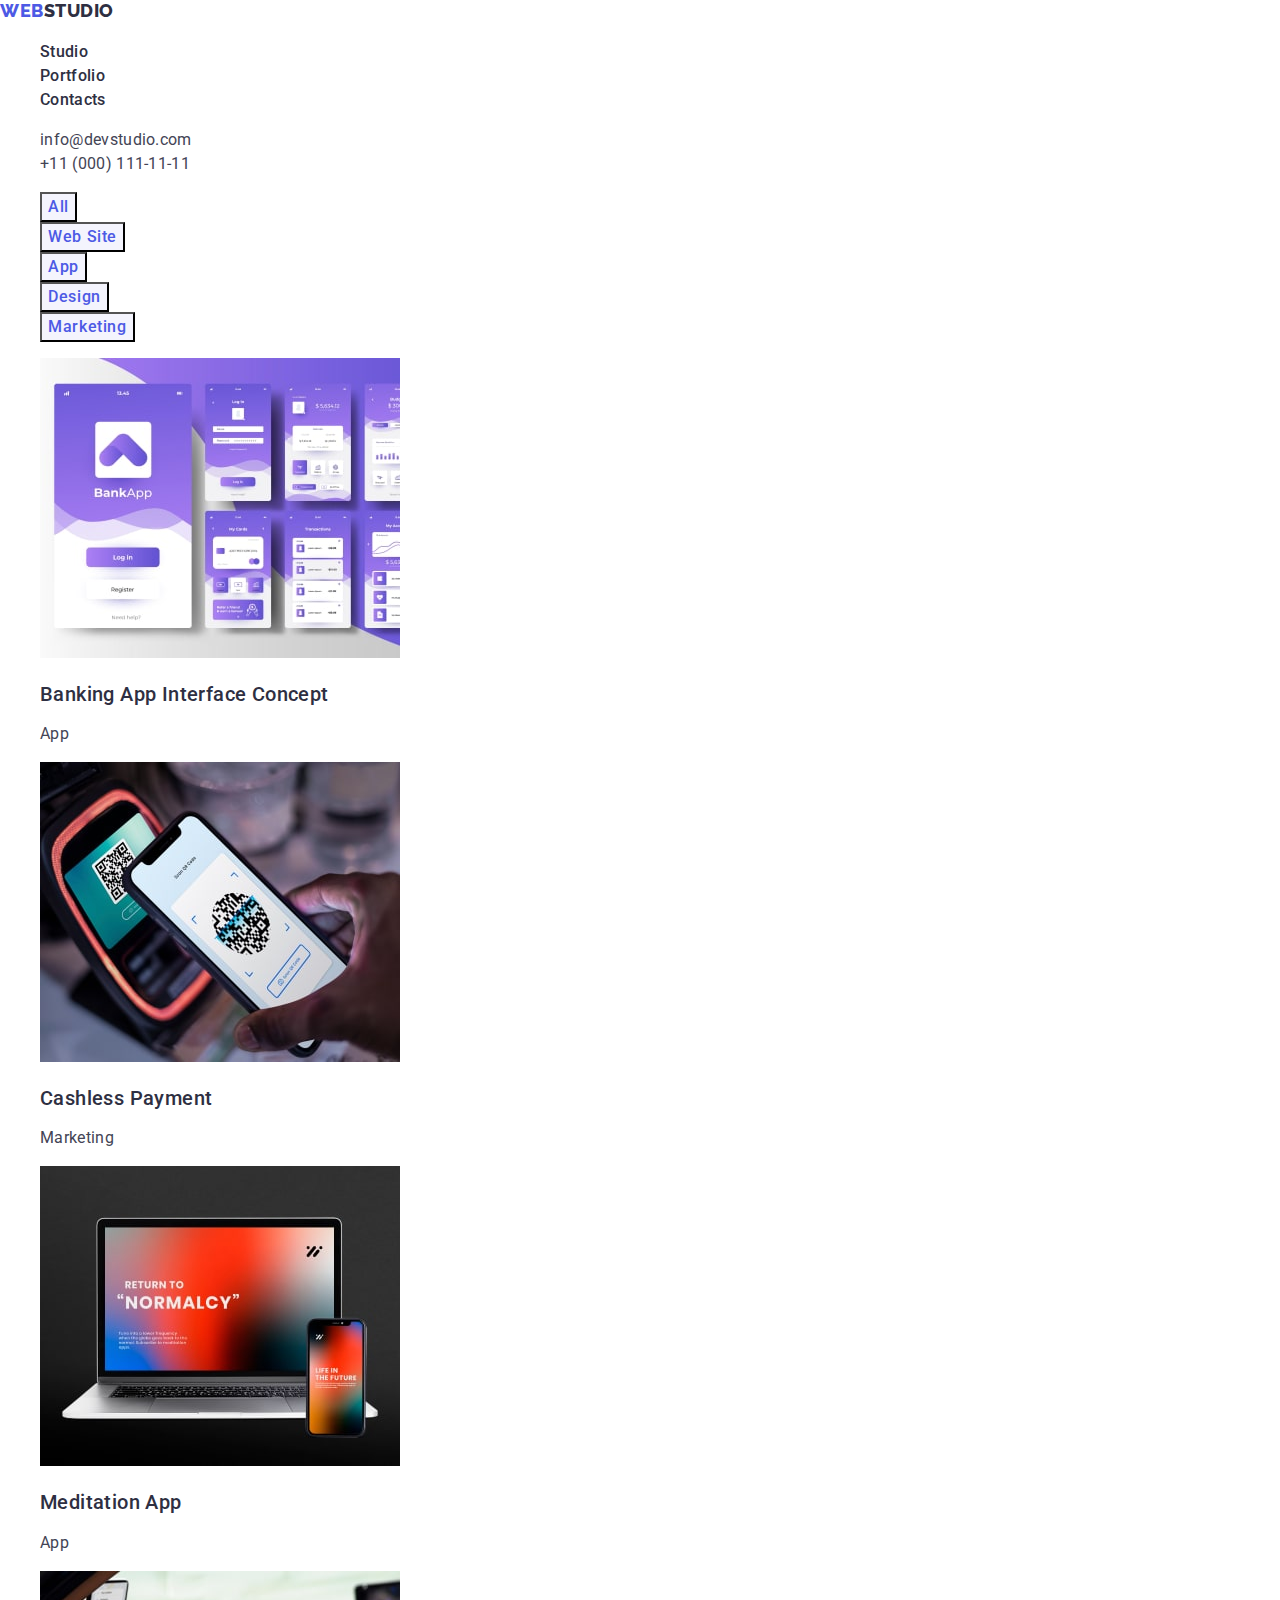
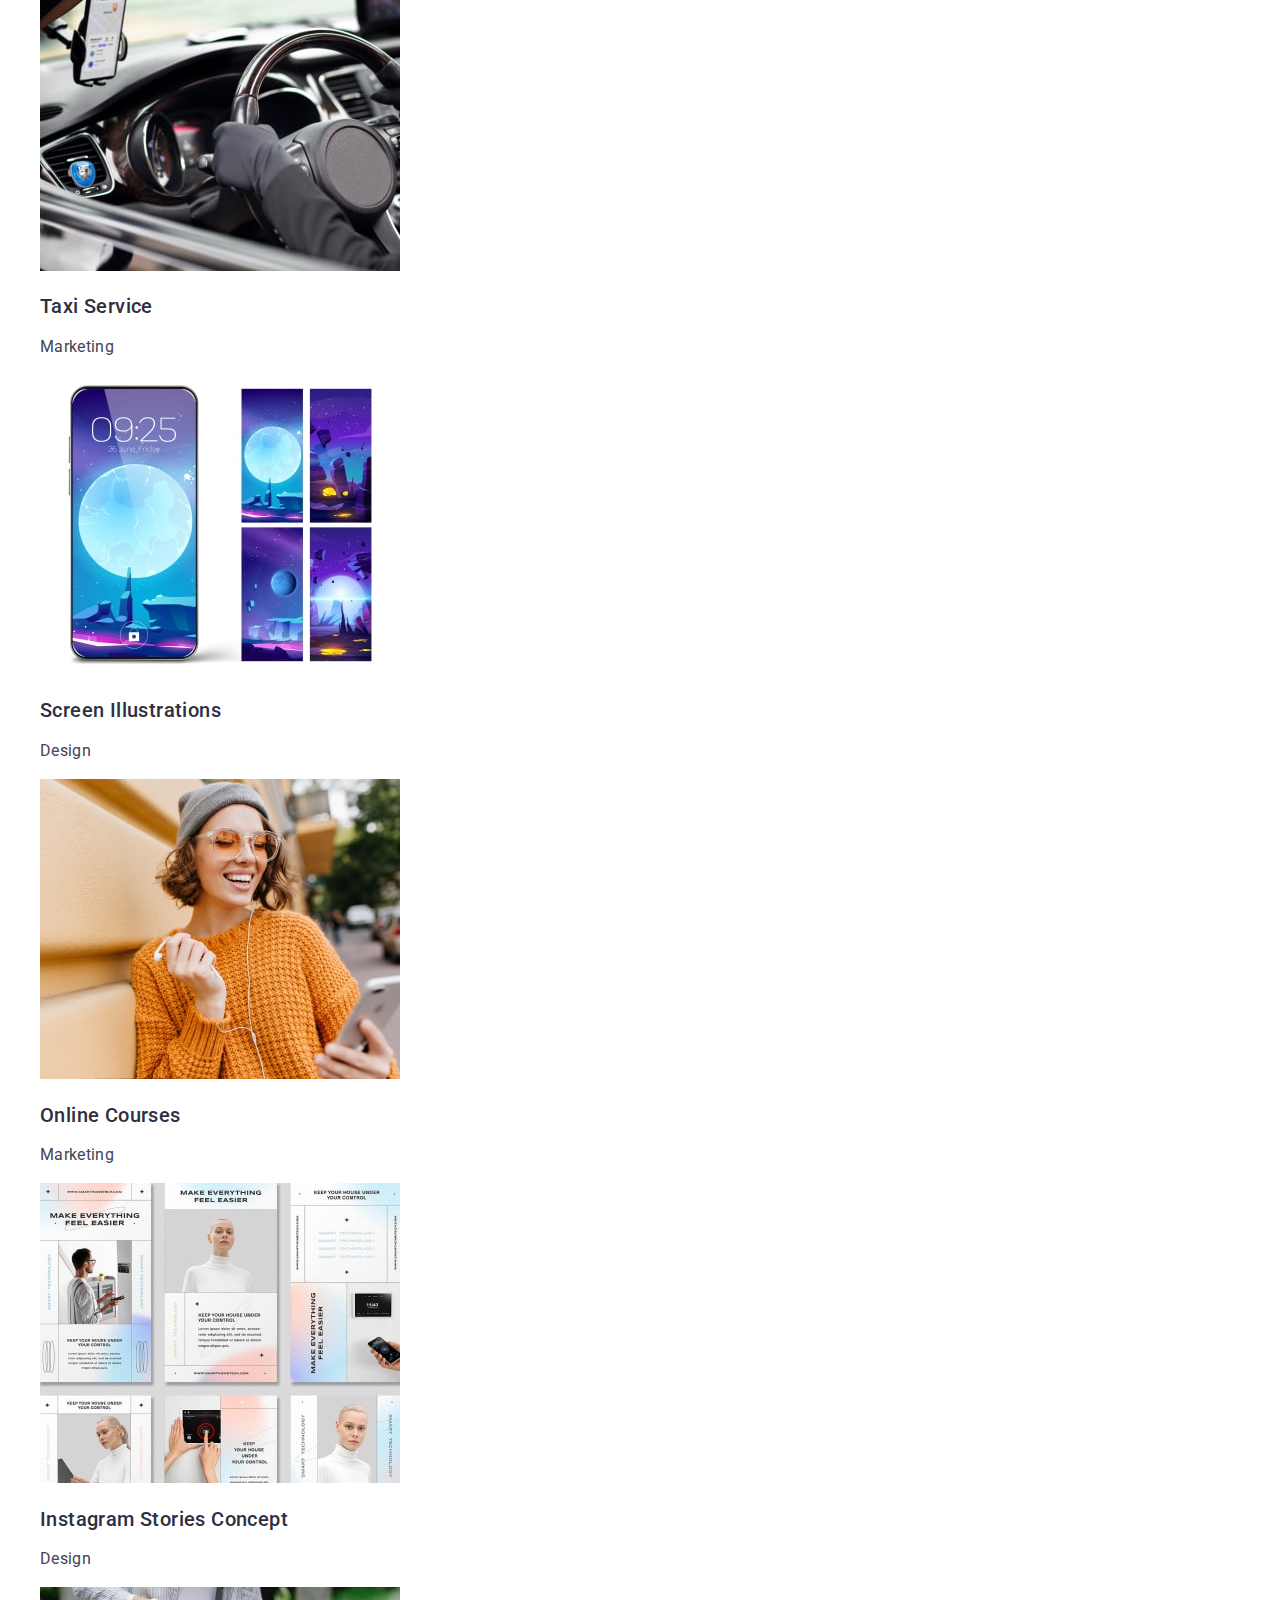
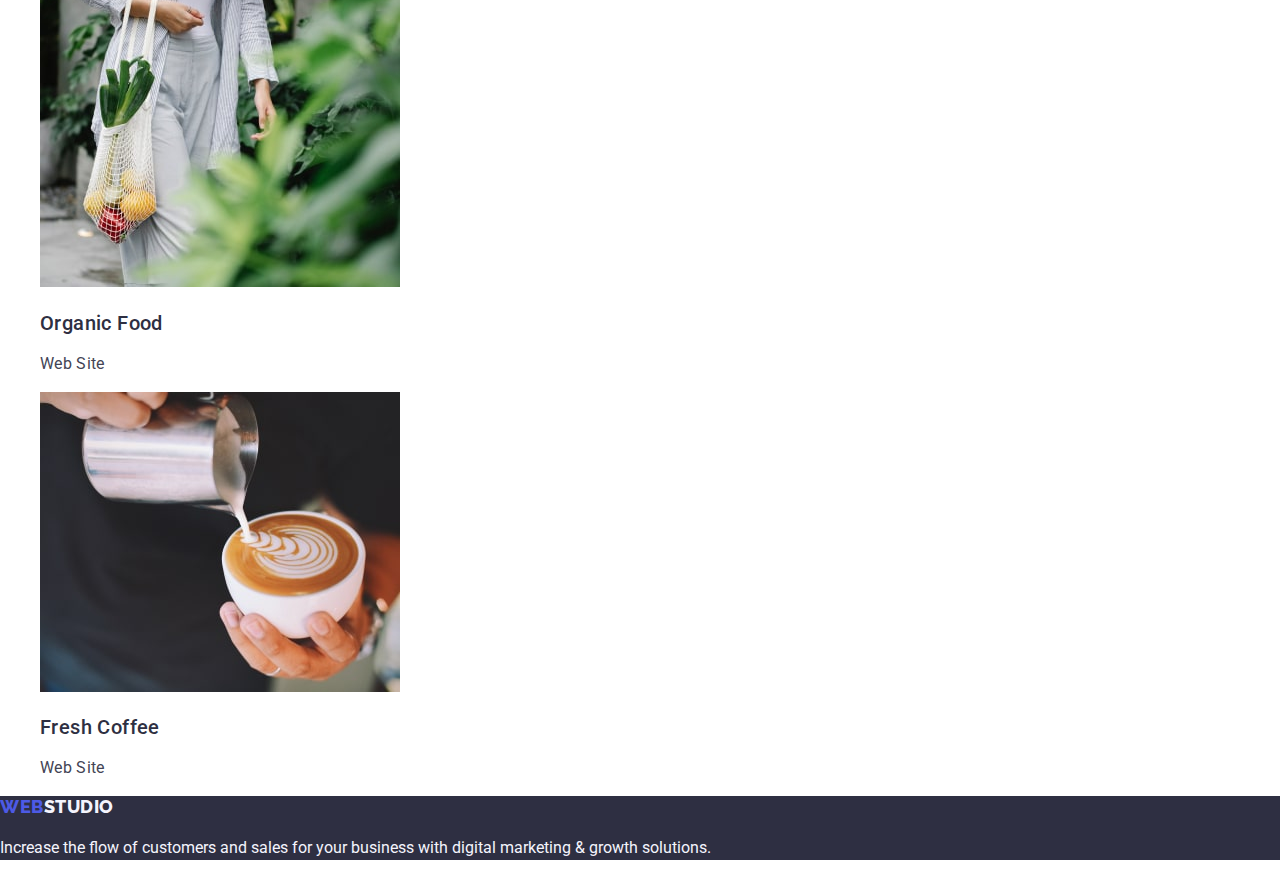
==== portfolio.html @ 108c95d2 "приєднує modern normalize" ====
<!DOCTYPE html>
<html lang="en">
  <head>
    <meta charset="UTF-8" />
    <meta http-equiv="X-UA-Compatible" content="IE=edge" />
    <meta name="viewport" content="width=device-width, initial-scale=1.0" />
    <title>Portfolio</title>
    <link rel="preconnect" href="https://fonts.googleapis.com" />
    <link rel="preconnect" href="https://fonts.gstatic.com" crossorigin />
    <link
      href="https://fonts.googleapis.com/css2?family=Raleway:wght@800&family=Roboto:wght@400;500;700&display=swap"
      rel="stylesheet"
    />
    <link
      rel="stylesheet"
      href="https://cdnjs.cloudflare.com/ajax/libs/modern-normalize/1.1.0/modern-normalize.min.css"
    />
    <link rel="stylesheet" href="./css/styles.css" />
  </head>
  <body>
    <header>
      <nav>
        <a href="./index.html" class="logo-nav logo-nav-common link"
          >Web<span class="logo-dark">Studio</span></a
        >
        <ul class="nav-menu list">
          <li>
            <a href="./index.html" class="menu-item link">Studio</a>
          </li>
          <li>
            <a href="./portfolio.html" class="menu-item link">Portfolio</a>
          </li>
          <li>
            <a href="" class="menu-item link">Contacts</a>
          </li>
        </ul>
      </nav>
      <address class="contacts-menu">
        <ul class="list">
          <li>
            <a href="mailto:info@devstudio.com" class="contact-item link"
              >info@devstudio.com</a
            >
          </li>
          <li>
            <a href="tel:+110001111111" class="contact-item link"
              >+11 (000) 111-11-11</a
            >
          </li>
        </ul>
      </address>
    </header>
    <main>
      <section>
        <h1 hidden>Our offers</h1>
        <ul class="list">
          <li>
            <button type="button" class="button secondary-button">All</button>
          </li>
          <li>
            <button type="button" class="button secondary-button">
              Web Site
            </button>
          </li>
          <li>
            <button type="button" class="button secondary-button">App</button>
          </li>
          <li>
            <button type="button" class="button secondary-button">
              Design
            </button>
          </li>
          <li>
            <button type="button" class="button secondary-button">
              Marketing
            </button>
          </li>
        </ul>
        <ul class="list">
          <li>
            <a href="" class="link">
              <img
                src="./images/portfolio-1.jpg"
                alt="Banking app"
                width="360"
                height="300"
              />
              <h2 class="item-title item-title-link">
                Banking App Interface Concept
              </h2>
              <p class="item-description item-description-link">App</p>
            </a>
          </li>
          <li>
            <a href="" class="link">
              <img
                src="./images/portfolio-2.jpg"
                alt="Phone Payment"
                width="360"
                height="300"
              />
              <h2 class="item-title item-title-link">Cashless Payment</h2>
              <p class="item-description item-description-link">Marketing</p>
            </a>
          </li>
          <li>
            <a href="" class="link">
              <img
                src="./images/portfolio-3.jpg"
                alt="Laptop"
                width="360"
                height="300"
              />
              <h2 class="item-title item-title-link">Meditation App</h2>
              <p class="item-description item-description-link">App</p>
            </a>
          </li>
          <li>
            <a href="" class="link">
              <img
                src="./images/portfolio-4.jpg"
                alt="A car"
                width="360"
                height="300"
              />
              <h2 class="item-title item-title-link">Taxi Service</h2>
              <p class="item-description item-description-link">Marketing</p>
            </a>
          </li>
          <li>
            <a href="" class="link">
              <img
                src="./images/portfolio-5.jpg"
                alt="Screen Illustrations"
                width="360"
                height="300"
              />
              <h2 class="item-title item-title-link">Screen Illustrations</h2>
              <p class="item-description item-description-link">Design</p>
            </a>
          </li>
          <li>
            <a href="" class="link">
              <img
                src="./images/portfolio-6.jpg"
                alt="Learning girl"
                width="360"
                height="300"
              />
              <h2 class="item-title item-title-link">Online Courses</h2>
              <p class="item-description item-description-link">Marketing</p>
            </a>
          </li>
          <li>
            <a href="" class="link">
              <img
                src="./images/portfolio-7.jpg"
                alt="Instagram Stories"
                width="360"
                height="300"
              />
              <h2 class="item-title item-title-link">
                Instagram Stories Concept
              </h2>
              <p class="item-description item-description-link">Design</p>
            </a>
          </li>
          <li>
            <a href="" class="link">
              <img
                src="./images/portfolio-8.jpg"
                alt="Food"
                width="360"
                height="300"
              />
              <h2 class="item-title item-title-link">Organic Food</h2>
              <p class="item-description item-description-link">Web Site</p>
            </a>
          </li>
          <li>
            <a href="" class="link">
              <img
                src="./images/portfolio-9.jpg"
                alt="A cup of coffe"
                width="360"
                height="300"
              />
              <h2 class="item-title item-title-link">Fresh Coffee</h2>
              <p class="item-description item-description-link">Web Site</p>
            </a>
          </li>
        </ul>
      </section>
    </main>
    <footer class="footer">
      <a href="./index.html" class="logo-nav logo-nav-common link"
        >Web<span class="logo-light">Studio</span></a
      >
      <p class="footer-text">
        Increase the flow of customers and sales for your business with digital
        marketing & growth solutions.
      </p>
    </footer>
  </body>
</html>
---- css/styles.css ----
:root {
  --primary-brand-color: #4d5ae5;
  --hover-color: #404bbf;
  --primary-text-color: #434455;
  --headings-text-color: #2e2f42;
  --white-text-color: #ffffff;
  --light-text-color: #f4f4fd;
  --accent-color: #e7e9fc;
}

body {
  font-family: 'Roboto', sans-serif;
  font-weight: 400;
  font-size: 16px;
  line-height: 1.5;

  background-color: var(--white-text-color);
  color: var(--primary-text-color);
}

/* Links reset */

.link {
  text-decoration: none;
}

/* Lists reset */

.list {
  list-style: none;
}

/* Logo */

.logo-nav {
  font-family: 'Raleway', sans-serif;
  font-weight: 800;
  font-size: 18px;
  line-height: 1.17;
  letter-spacing: 0.03em;
  text-transform: uppercase;
}

.logo-nav-common {
  color: var(--primary-brand-color);
}

.logo-dark {
  color: var(--headings-text-color);
}

.logo-light {
  color: var(--light-text-color);
}

/* Navigation menu */

.menu-item {
  font-weight: 500;
  letter-spacing: 0.02em;
  color: var(--headings-text-color);
}

.menu-item:hover,
.menu-item:focus,
.contact-item:hover,
.contact-item:focus {
  color: var(--hover-color);
}

/* Contacts menu */

.contacts-menu {
  font-style: normal;
}

.contact-item {
  letter-spacing: 0.02em;
  color: var(--primary-text-color);
}

/* Hero */
.hero {
  background-color: var(--headings-text-color);
}
.hero-title {
  font-weight: 700;
  font-size: 56px;
  line-height: 1.07;
  text-align: center;
  letter-spacing: 0.02em;
  color: var(--white-text-color);
}

.button {
  font-family: 'Roboto', sans-serif;
  font-style: normal;
  font-weight: 500;
  font-size: 16px;
  line-height: 1.5;
  letter-spacing: 0.04em;
  cursor: pointer;
}

.primary-button {
  color: var(--white-text-color);
  background-color: var(--primary-brand-color);
}

.secondary-button {
  color: var(--primary-brand-color);
  background-color: var(--light-text-color);
}

.primary-button:hover,
.primary-button:focus,
.secondary-button:hover,
.secondary-button:focus {
  color: var(--white-text-color);
  background-color: var(--hover-color);
}

/* Section 1 */
.item-title {
  font-weight: 500;
  font-size: 20px;
  line-height: 1.2;
  letter-spacing: 0.02em;

  color: var(--headings-text-color);
}

.item-description {
  letter-spacing: 0.02em;
}

/* Section 2 */

.section-title {
  font-weight: 700;
  font-size: 36px;
  line-height: 1.11;
  text-align: center;
  letter-spacing: 0.02em;
  text-transform: capitalize;

  color: var(--headings-text-color);
}

/* Section 3 */

.team-members-cards {
  background-color: var(--light-text-color);
}

.team-member-card {
  background-color: var(--white-text-color);
}

/* Footer */

.footer {
  background-color: var(--headings-text-color);
}

.footer-text {
  color: var(--light-text-color);
}

/* Portfolio */

.item-title-link {
  color: var(--headings-text-color);
}

.item-description-link {
  color: var(--primary-text-color);
}
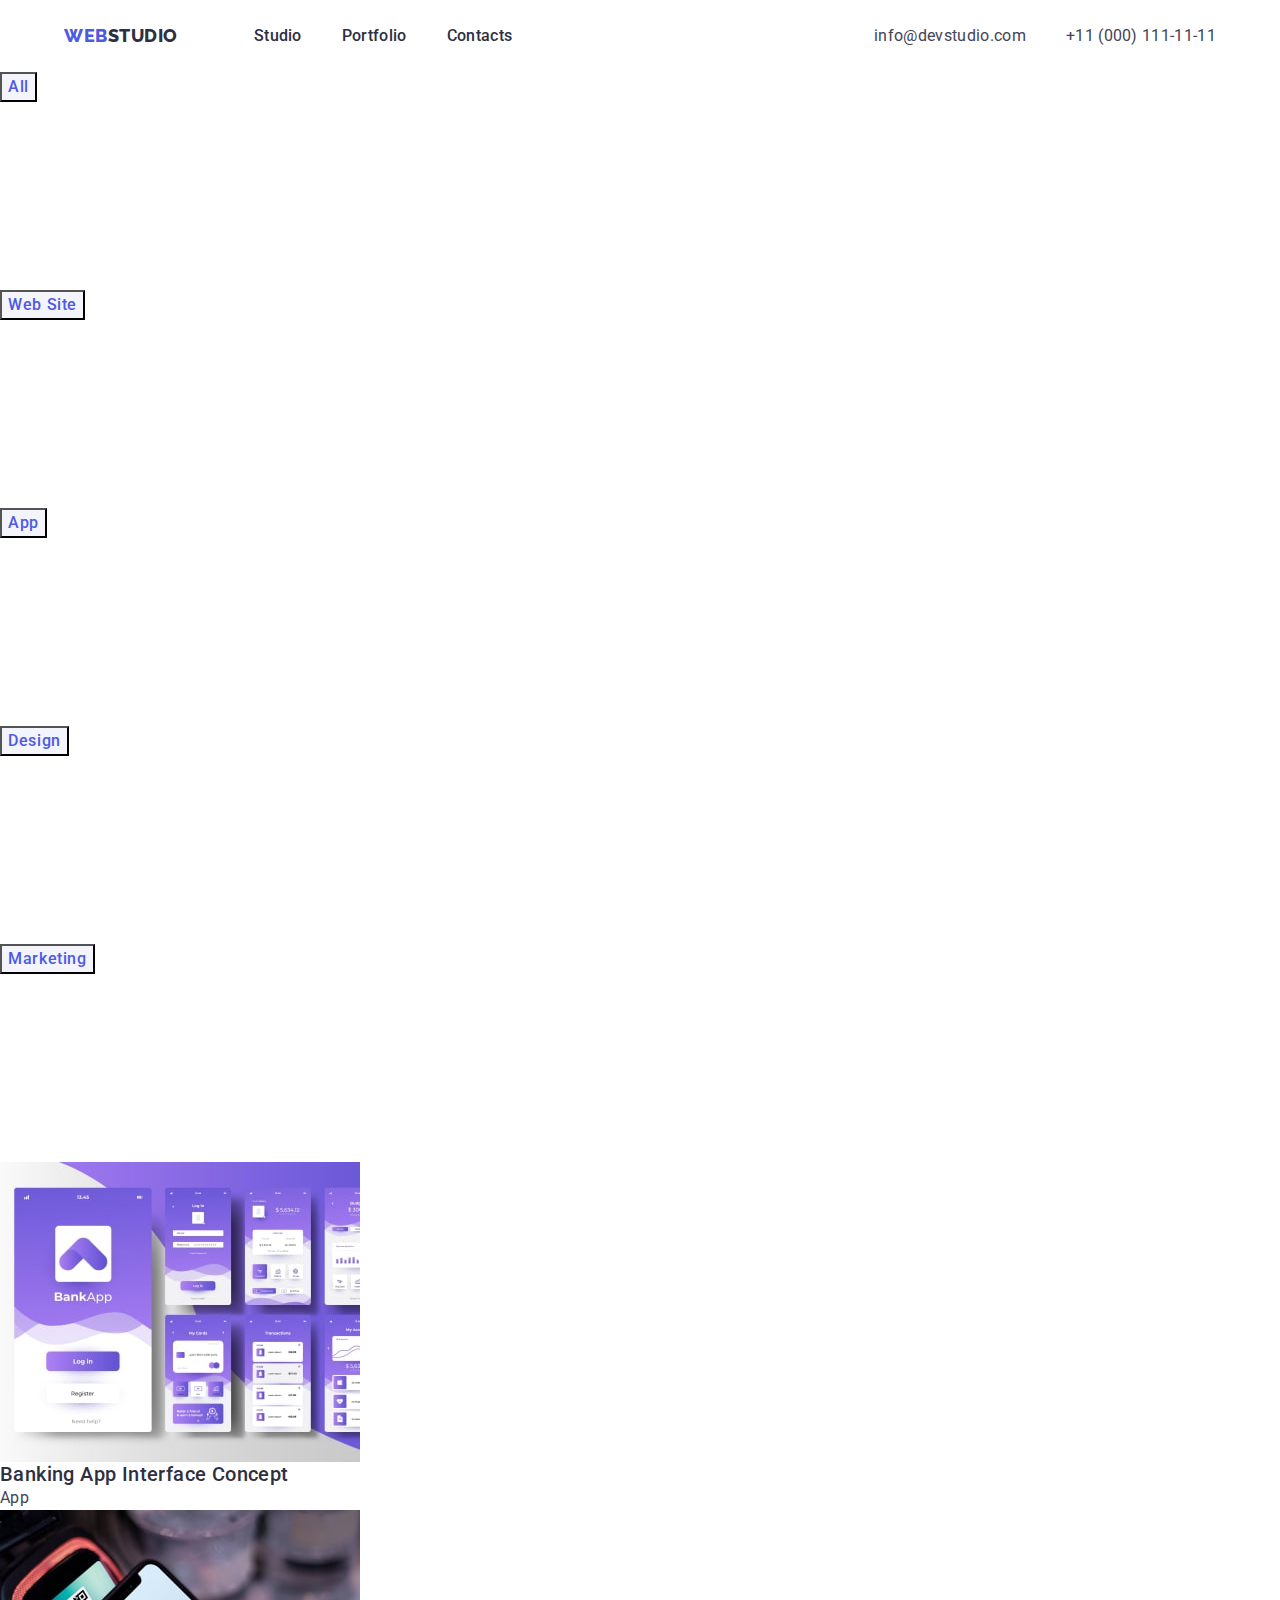
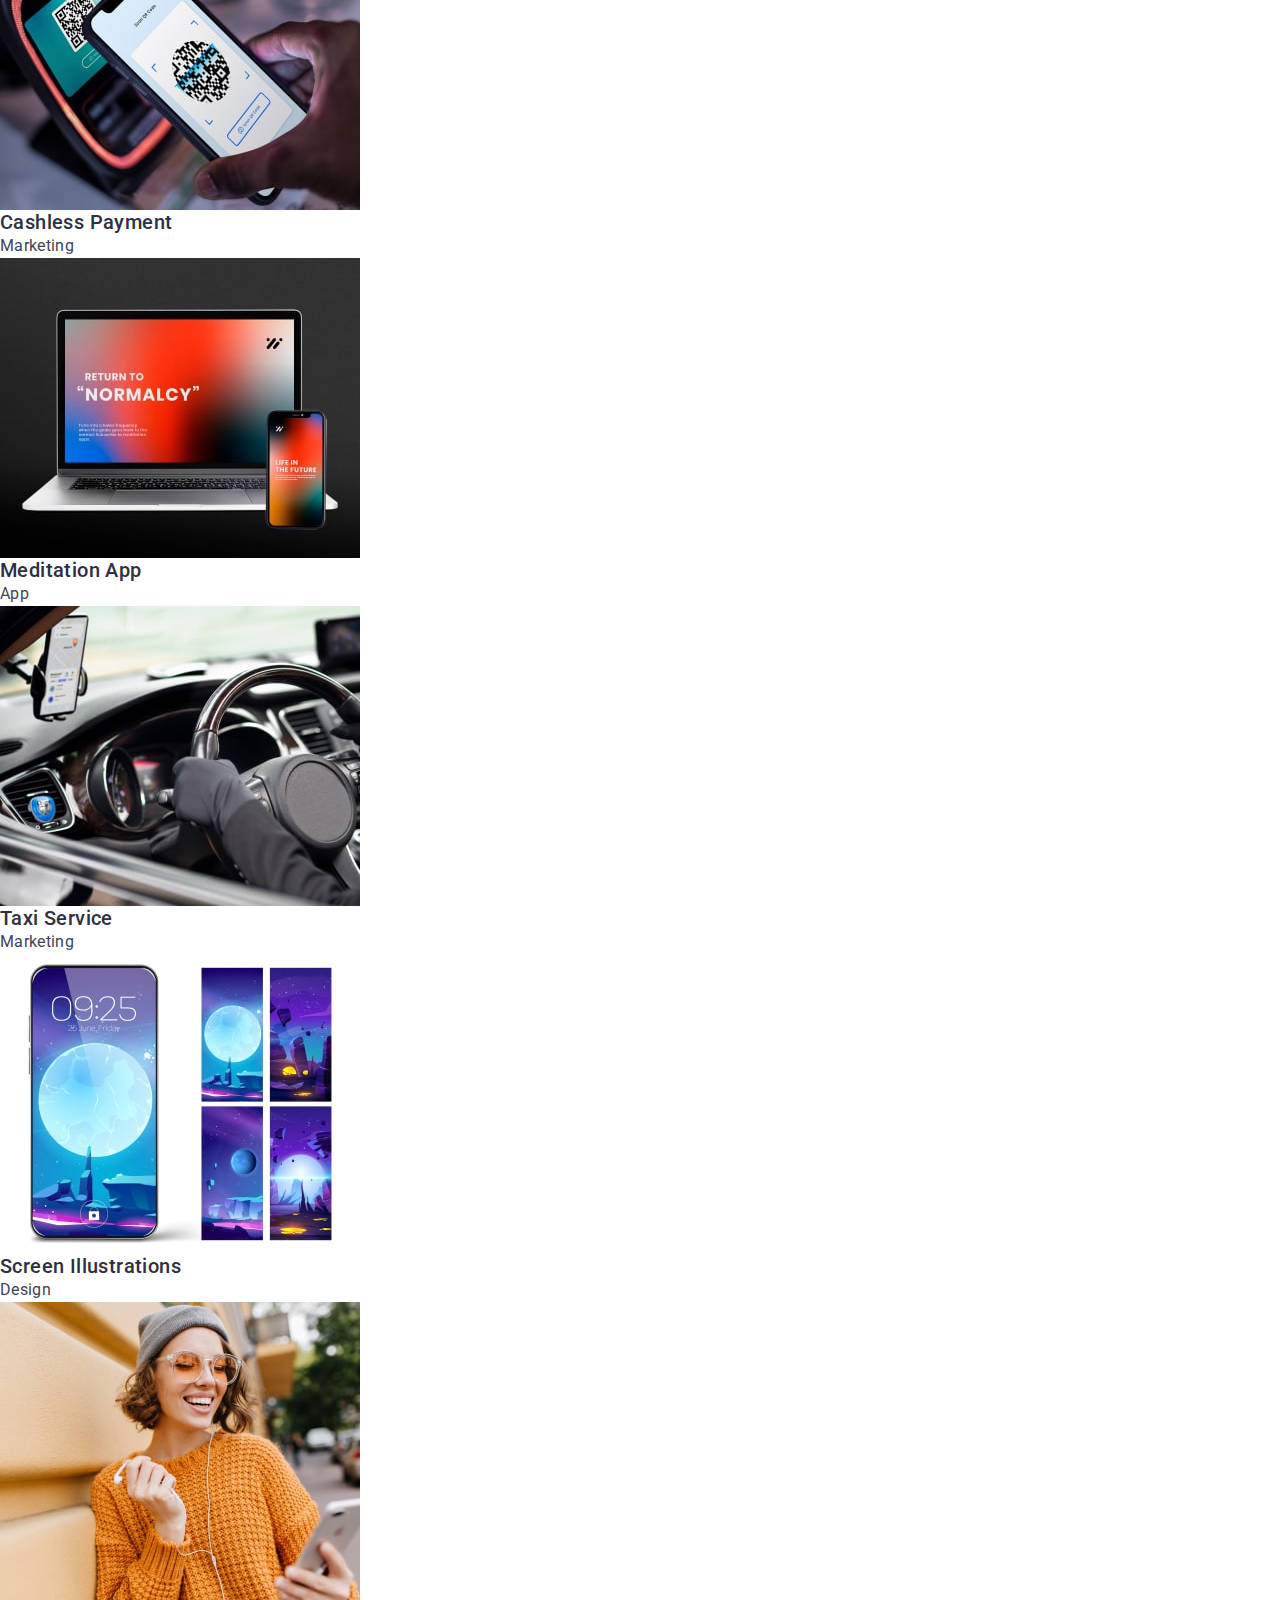
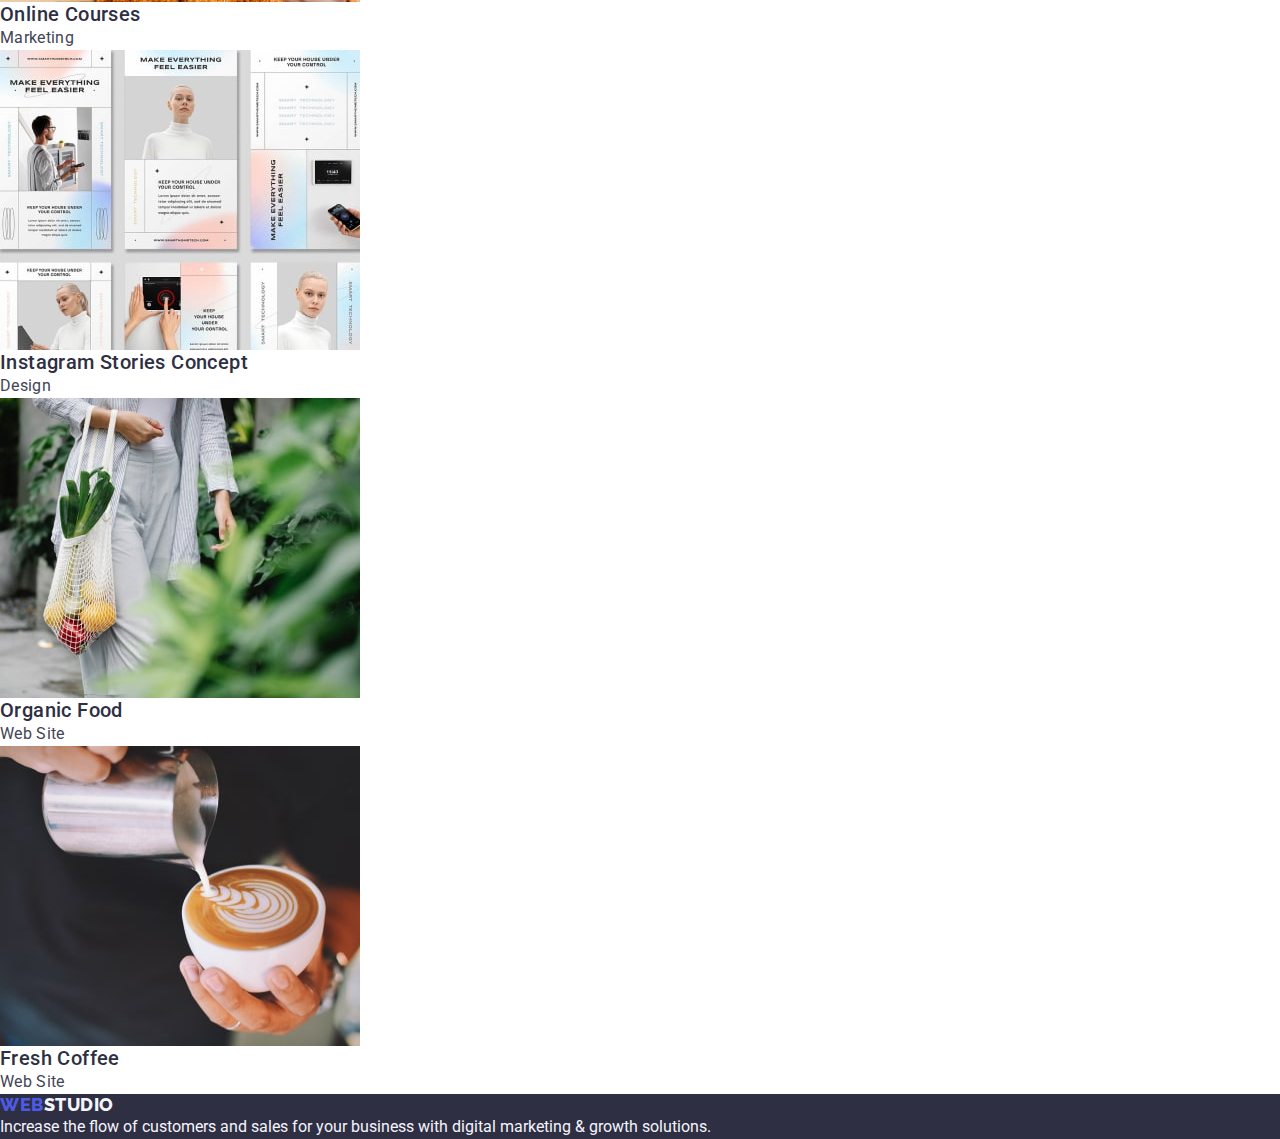
==== commit b730ca8f: "додає флекс-бокси до хедера і 1 секції" ====
--- a/portfolio.html
+++ b/portfolio.html
@@ -19,36 +19,38 @@
   </head>
   <body>
     <header>
-      <nav>
-        <a href="./index.html" class="logo-nav logo-nav-common link"
-          >Web<span class="logo-dark">Studio</span></a
-        >
-        <ul class="nav-menu list">
-          <li>
-            <a href="./index.html" class="menu-item link">Studio</a>
-          </li>
-          <li>
-            <a href="./portfolio.html" class="menu-item link">Portfolio</a>
-          </li>
-          <li>
-            <a href="" class="menu-item link">Contacts</a>
-          </li>
-        </ul>
-      </nav>
-      <address class="contacts-menu">
-        <ul class="list">
-          <li>
-            <a href="mailto:info@devstudio.com" class="contact-item link"
-              >info@devstudio.com</a
-            >
-          </li>
-          <li>
-            <a href="tel:+110001111111" class="contact-item link"
-              >+11 (000) 111-11-11</a
-            >
-          </li>
-        </ul>
-      </address>
+      <div class="container header-nav">
+        <nav class="navigations">
+          <a href="./index.html" class="logo-nav logo-nav-common link"
+            >Web<span class="logo-dark">Studio</span></a
+          >
+          <ul class="list menu-list">
+            <li class="nav-list">
+              <a href="./index.html" class="menu-item link">Studio</a>
+            </li>
+            <li class="nav-list">
+              <a href="./portfolio.html" class="menu-item link">Portfolio</a>
+            </li>
+            <li class="nav-list">
+              <a href="" class="menu-item link">Contacts</a>
+            </li>
+          </ul>
+        </nav>
+        <address class="contacts-menu">
+          <ul class="list contacts-list">
+            <li class="contact">
+              <a href="mailto:info@devstudio.com" class="contact-item link"
+                >info@devstudio.com</a
+              >
+            </li>
+            <li class="contact">
+              <a href="tel:+110001111111" class="contact-item link"
+                >+11 (000) 111-11-11</a
+              >
+            </li>
+          </ul>
+        </address>
+      </div>
     </header>
     <main>
       <section>
--- a/css/styles.css
+++ b/css/styles.css
@@ -12,12 +12,32 @@
   font-family: 'Roboto', sans-serif;
   font-weight: 400;
   font-size: 16px;
-  line-height: 1.5;
+  /* line-height: 1.5; */
 
   background-color: var(--white-text-color);
   color: var(--primary-text-color);
 }
 
+/* Resets */
+h1,
+h2,
+h3,
+h4,
+p {
+  margin-top: 0;
+  margin-bottom: 0;
+}
+
+ul {
+  margin-top: 0;
+  margin-bottom: 0;
+  padding-left: 0;
+}
+
+img {
+  display: block;
+}
+
 /* Links reset */
 
 .link {
@@ -28,6 +48,23 @@
 
 .list {
   list-style: none;
+}
+/* Header */
+
+.container {
+  width: 1152px;
+  margin-left: auto;
+  margin-right: auto;
+}
+
+.header-nav {
+  display: flex;
+  align-items: center;
+}
+
+.navigations {
+  display: flex;
+  align-items: center;
 }
 
 /* Logo */
@@ -54,9 +91,22 @@
 }
 
 /* Navigation menu */
+.menu-list {
+  display: flex;
+  margin-left: 76px;
+}
+
+.menu-list .nav-list + .nav-list {
+  margin-left: 40px;
+}
 
 .menu-item {
+  display: block;
+  padding-top: 24px;
+  padding-bottom: 24px;
+
   font-weight: 500;
+  line-height: 1.5;
   letter-spacing: 0.02em;
   color: var(--headings-text-color);
 }
@@ -72,29 +122,47 @@
 
 .contacts-menu {
   font-style: normal;
+  margin-left: auto;
+}
+
+.contacts-list {
+  display: flex;
 }
 
 .contact-item {
+  padding-top: 24px;
+  padding-bottom: 24px;
+
+  line-height: 1.5;
   letter-spacing: 0.02em;
   color: var(--primary-text-color);
 }
 
+.contact:not(:first-child) {
+  margin-left: 40px;
+}
 /* Hero */
 .hero {
   background-color: var(--headings-text-color);
+
+  text-align: center;
 }
 .hero-title {
+  width: 496px;
+  /* margin-top: 188px; */
+  margin-right: auto;
+  margin-left: auto;
+  margin-bottom: 48px;
+
   font-weight: 700;
   font-size: 56px;
   line-height: 1.07;
-  text-align: center;
   letter-spacing: 0.02em;
   color: var(--white-text-color);
 }
 
 .button {
-  font-family: 'Roboto', sans-serif;
-  font-style: normal;
+  margin-bottom: 188px;
   font-weight: 500;
   font-size: 16px;
   line-height: 1.5;
@@ -103,8 +171,13 @@
 }
 
 .primary-button {
+  padding: 16px 32px;
+
   color: var(--white-text-color);
   background-color: var(--primary-brand-color);
+  border: none;
+  box-shadow: 0px 4px 4px rgba(0, 0, 0, 0.15);
+  border-radius: 4px;
 }
 
 .secondary-button {
@@ -121,6 +194,11 @@
 }
 
 /* Section 1 */
+
+.advatages-list {
+  display: flex;
+}
+
 .item-title {
   font-weight: 500;
   font-size: 20px;
@@ -131,6 +209,7 @@
 }
 
 .item-description {
+  line-height: 1.5;
   letter-spacing: 0.02em;
 }
 
@@ -164,6 +243,7 @@
 }
 
 .footer-text {
+  line-height: 1.5;
   color: var(--light-text-color);
 }
 
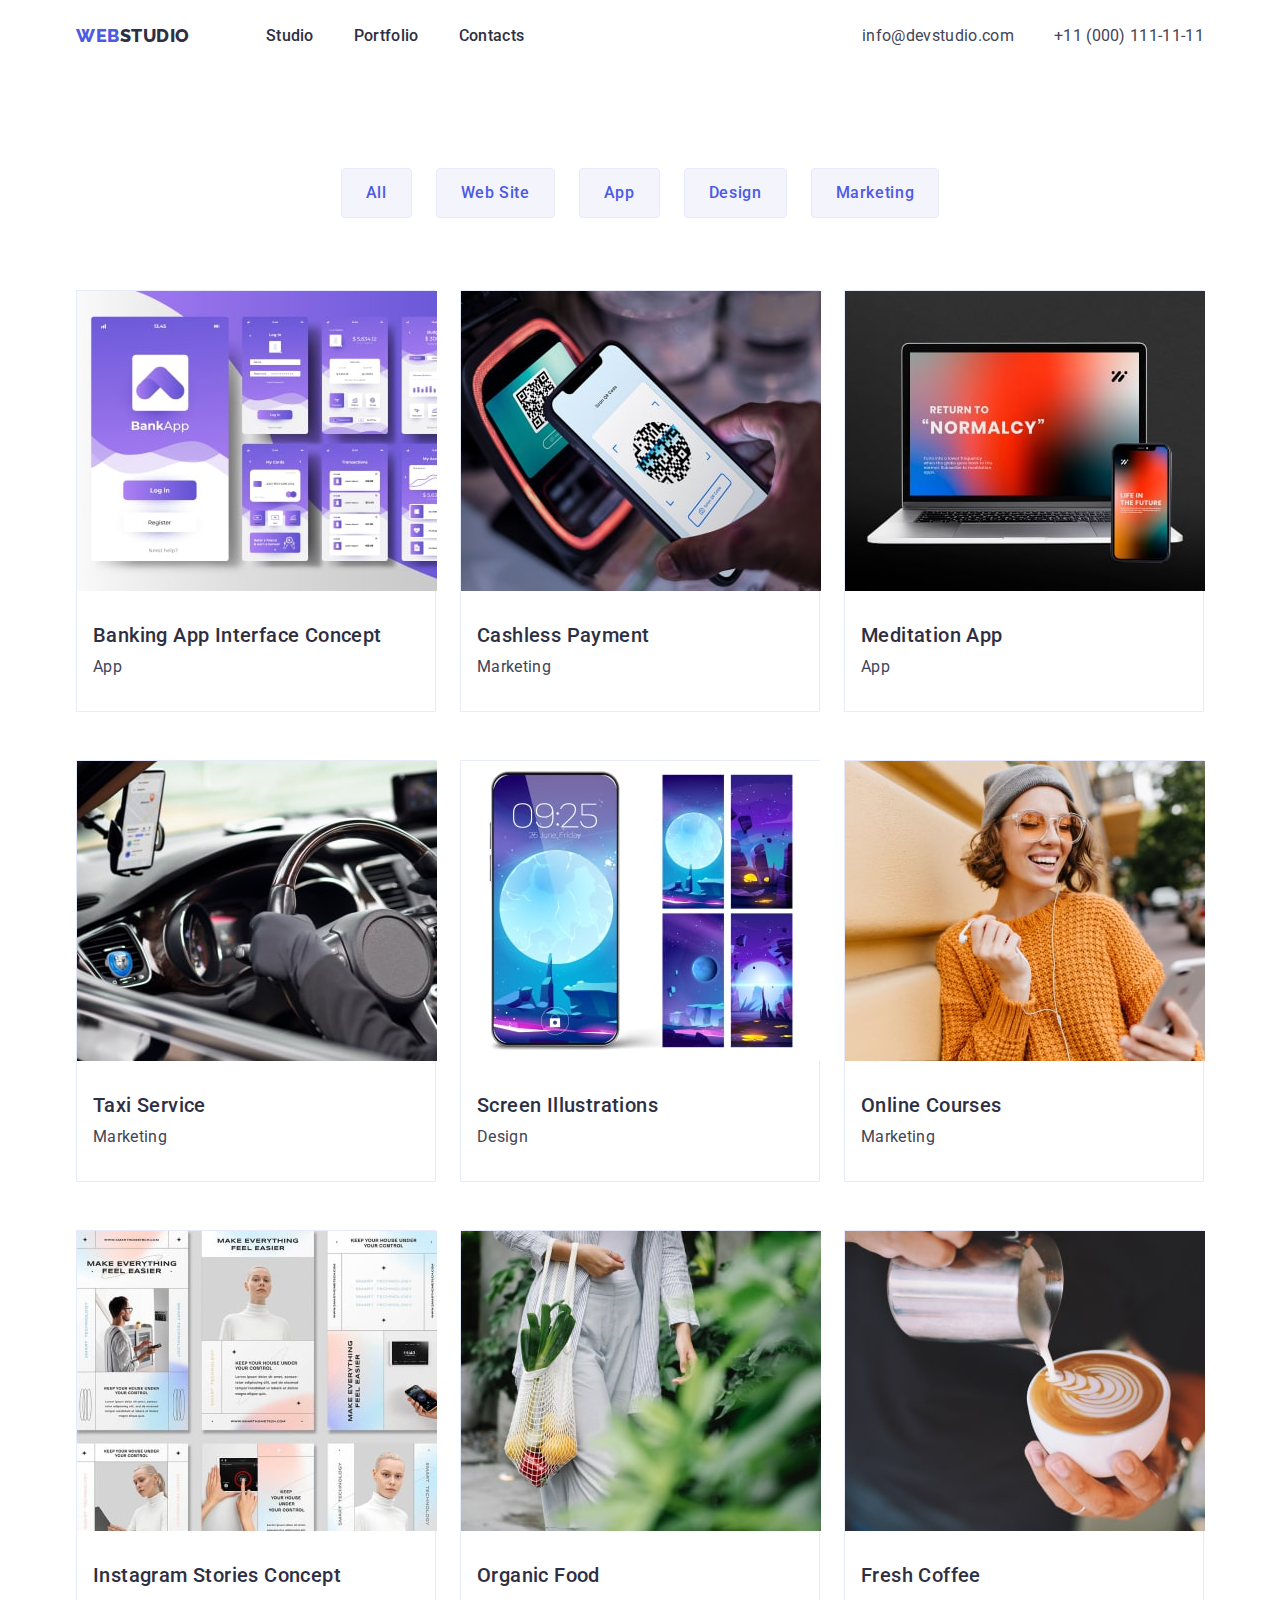
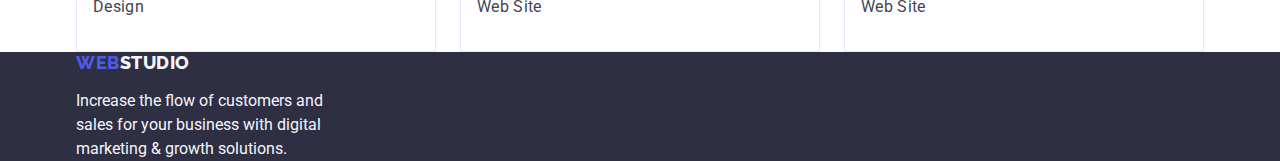
==== commit c0c1f7a4: "додає сітку в портфоліо, центрування сторінки" ====
--- a/portfolio.html
+++ b/portfolio.html
@@ -55,153 +55,159 @@
     <main>
       <section>
         <h1 hidden>Our offers</h1>
-        <ul class="list">
-          <li>
-            <button type="button" class="button secondary-button">All</button>
-          </li>
-          <li>
-            <button type="button" class="button secondary-button">
-              Web Site
-            </button>
-          </li>
-          <li>
-            <button type="button" class="button secondary-button">App</button>
-          </li>
-          <li>
-            <button type="button" class="button secondary-button">
-              Design
-            </button>
-          </li>
-          <li>
-            <button type="button" class="button secondary-button">
-              Marketing
-            </button>
-          </li>
-        </ul>
-        <ul class="list">
-          <li>
-            <a href="" class="link">
-              <img
-                src="./images/portfolio-1.jpg"
-                alt="Banking app"
-                width="360"
-                height="300"
-              />
-              <h2 class="item-title item-title-link">
-                Banking App Interface Concept
-              </h2>
-              <p class="item-description item-description-link">App</p>
-            </a>
-          </li>
-          <li>
-            <a href="" class="link">
-              <img
-                src="./images/portfolio-2.jpg"
-                alt="Phone Payment"
-                width="360"
-                height="300"
-              />
-              <h2 class="item-title item-title-link">Cashless Payment</h2>
-              <p class="item-description item-description-link">Marketing</p>
-            </a>
-          </li>
-          <li>
-            <a href="" class="link">
-              <img
-                src="./images/portfolio-3.jpg"
-                alt="Laptop"
-                width="360"
-                height="300"
-              />
-              <h2 class="item-title item-title-link">Meditation App</h2>
-              <p class="item-description item-description-link">App</p>
-            </a>
-          </li>
-          <li>
-            <a href="" class="link">
-              <img
-                src="./images/portfolio-4.jpg"
-                alt="A car"
-                width="360"
-                height="300"
-              />
-              <h2 class="item-title item-title-link">Taxi Service</h2>
-              <p class="item-description item-description-link">Marketing</p>
-            </a>
-          </li>
-          <li>
-            <a href="" class="link">
-              <img
-                src="./images/portfolio-5.jpg"
-                alt="Screen Illustrations"
-                width="360"
-                height="300"
-              />
-              <h2 class="item-title item-title-link">Screen Illustrations</h2>
-              <p class="item-description item-description-link">Design</p>
-            </a>
-          </li>
-          <li>
-            <a href="" class="link">
-              <img
-                src="./images/portfolio-6.jpg"
-                alt="Learning girl"
-                width="360"
-                height="300"
-              />
-              <h2 class="item-title item-title-link">Online Courses</h2>
-              <p class="item-description item-description-link">Marketing</p>
-            </a>
-          </li>
-          <li>
-            <a href="" class="link">
-              <img
-                src="./images/portfolio-7.jpg"
-                alt="Instagram Stories"
-                width="360"
-                height="300"
-              />
-              <h2 class="item-title item-title-link">
-                Instagram Stories Concept
-              </h2>
-              <p class="item-description item-description-link">Design</p>
-            </a>
-          </li>
-          <li>
-            <a href="" class="link">
-              <img
-                src="./images/portfolio-8.jpg"
-                alt="Food"
-                width="360"
-                height="300"
-              />
-              <h2 class="item-title item-title-link">Organic Food</h2>
-              <p class="item-description item-description-link">Web Site</p>
-            </a>
-          </li>
-          <li>
-            <a href="" class="link">
-              <img
-                src="./images/portfolio-9.jpg"
-                alt="A cup of coffe"
-                width="360"
-                height="300"
-              />
-              <h2 class="item-title item-title-link">Fresh Coffee</h2>
-              <p class="item-description item-description-link">Web Site</p>
-            </a>
-          </li>
-        </ul>
+        <div class="container">
+          <ul class="list button-list">
+            <li class="secondary-button-item">
+              <button type="button" class="button secondary-button">All</button>
+            </li>
+            <li class="secondary-button-item">
+              <button type="button" class="button secondary-button">
+                Web Site
+              </button>
+            </li>
+            <li class="secondary-button-item">
+              <button type="button" class="button secondary-button">App</button>
+            </li>
+            <li class="secondary-button-item">
+              <button type="button" class="button secondary-button">
+                Design
+              </button>
+            </li>
+            <li class="secondary-button-item">
+              <button type="button" class="button secondary-button">
+                Marketing
+              </button>
+            </li>
+          </ul>
+        </div>
+        <div class="container">
+          <ul class="list card-list">
+            <li class="card">
+              <a href="" class="link card-link">
+                <img
+                  src="./images/portfolio-1.jpg"
+                  alt="Banking app"
+                  width="360"
+                  height="300"
+                />
+                <h2 class="item-title item-title-link">
+                  Banking App Interface Concept
+                </h2>
+                <p class="item-description item-description-link">App</p>
+              </a>
+            </li>
+            <li class="card">
+              <a href="" class="link card-link">
+                <img
+                  src="./images/portfolio-2.jpg"
+                  alt="Phone Payment"
+                  width="360"
+                  height="300"
+                />
+                <h2 class="item-title item-title-link">Cashless Payment</h2>
+                <p class="item-description item-description-link">Marketing</p>
+              </a>
+            </li>
+            <li class="card">
+              <a href="" class="link card-link">
+                <img
+                  src="./images/portfolio-3.jpg"
+                  alt="Laptop"
+                  width="360"
+                  height="300"
+                />
+                <h2 class="item-title item-title-link">Meditation App</h2>
+                <p class="item-description item-description-link">App</p>
+              </a>
+            </li>
+            <li class="card">
+              <a href="" class="link card-link">
+                <img
+                  src="./images/portfolio-4.jpg"
+                  alt="A car"
+                  width="360"
+                  height="300"
+                />
+                <h2 class="item-title item-title-link">Taxi Service</h2>
+                <p class="item-description item-description-link">Marketing</p>
+              </a>
+            </li>
+            <li class="card">
+              <a href="" class="link card-link">
+                <img
+                  src="./images/portfolio-5.jpg"
+                  alt="Screen Illustrations"
+                  width="360"
+                  height="300"
+                />
+                <h2 class="item-title item-title-link">Screen Illustrations</h2>
+                <p class="item-description item-description-link">Design</p>
+              </a>
+            </li>
+            <li class="card">
+              <a href="" class="link card-link">
+                <img
+                  src="./images/portfolio-6.jpg"
+                  alt="Learning girl"
+                  width="360"
+                  height="300"
+                />
+                <h2 class="item-title item-title-link">Online Courses</h2>
+                <p class="item-description item-description-link">Marketing</p>
+              </a>
+            </li>
+            <li class="card">
+              <a href="" class="link card-link">
+                <img
+                  src="./images/portfolio-7.jpg"
+                  alt="Instagram Stories"
+                  width="360"
+                  height="300"
+                />
+                <h2 class="item-title item-title-link">
+                  Instagram Stories Concept
+                </h2>
+                <p class="item-description item-description-link">Design</p>
+              </a>
+            </li>
+            <li class="card">
+              <a href="" class="link card-link">
+                <img
+                  src="./images/portfolio-8.jpg"
+                  alt="Food"
+                  width="360"
+                  height="300"
+                />
+                <h2 class="item-title item-title-link">Organic Food</h2>
+                <p class="item-description item-description-link">Web Site</p>
+              </a>
+            </li>
+            <li class="card">
+              <a href="" class="link card-link">
+                <img
+                  src="./images/portfolio-9.jpg"
+                  alt="A cup of coffe"
+                  width="360"
+                  height="300"
+                />
+                <h2 class="item-title item-title-link">Fresh Coffee</h2>
+                <p class="item-description item-description-link">Web Site</p>
+              </a>
+            </li>
+          </ul>
+        </div>
       </section>
     </main>
     <footer class="footer">
-      <a href="./index.html" class="logo-nav logo-nav-common link"
-        >Web<span class="logo-light">Studio</span></a
-      >
-      <p class="footer-text">
-        Increase the flow of customers and sales for your business with digital
-        marketing & growth solutions.
-      </p>
+      <div class="container">
+        <a href="./index.html" class="logo-nav logo-nav-common link"
+          >Web<span class="logo-light">Studio</span></a
+        >
+        <p class="footer-text">
+          Increase the flow of customers and sales for your business with
+          digital marketing & growth solutions.
+        </p>
+      </div>
     </footer>
   </body>
 </html>
--- a/css/styles.css
+++ b/css/styles.css
@@ -53,6 +53,8 @@
 
 .container {
   width: 1152px;
+  padding-left: 12px;
+  padding-right: 12px;
   margin-left: auto;
   margin-right: auto;
 }
@@ -162,7 +164,6 @@
 }
 
 .button {
-  margin-bottom: 188px;
   font-weight: 500;
   font-size: 16px;
   line-height: 1.5;
@@ -172,6 +173,7 @@
 
 .primary-button {
   padding: 16px 32px;
+  margin-bottom: 188px;
 
   color: var(--white-text-color);
   background-color: var(--primary-brand-color);
@@ -181,8 +183,15 @@
 }
 
 .secondary-button {
+  padding: 12px 24px;
   color: var(--primary-brand-color);
   background-color: var(--light-text-color);
+  border: 1px solid #e7e9fc;
+  border-radius: 4px;
+}
+
+.secondary-button-item:not(:last-child) {
+  margin-right: 24px;
 }
 
 .primary-button:hover,
@@ -197,9 +206,17 @@
 
 .advatages-list {
   display: flex;
+  margin-top: 120px;
+  margin-bottom: 120px;
+}
+
+.advatages-list .item:not(:last-child) {
+  margin-right: 24px;
 }
 
 .item-title {
+  margin-bottom: 8px;
+
   font-weight: 500;
   font-size: 20px;
   line-height: 1.2;
@@ -216,6 +233,8 @@
 /* Section 2 */
 
 .section-title {
+  margin-bottom: 72px;
+
   font-weight: 700;
   font-size: 36px;
   line-height: 1.11;
@@ -226,14 +245,41 @@
   color: var(--headings-text-color);
 }
 
+.works-list {
+  display: flex;
+  margin-bottom: 120px;
+}
+
+.works-list .item:not(:last-child) {
+  margin-right: 24px;
+}
+
 /* Section 3 */
 
 .team-members-cards {
   background-color: var(--light-text-color);
 }
 
+.team-list {
+  display: flex;
+  justify-content: space-between;
+  margin-bottom: 120px;
+
+  text-align: center;
+}
+
+.person-image {
+  margin-bottom: 32px;
+}
+.team-member-card .item-description {
+  margin-bottom: 32px;
+}
+
 .team-member-card {
   background-color: var(--white-text-color);
+  box-shadow: 0px 1px 6px rgba(46, 47, 66, 0.08),
+    0px 1px 1px rgba(46, 47, 66, 0.16), 0px 2px 1px rgba(46, 47, 66, 0.08);
+  border-radius: 0px 0px 4px 4px;
 }
 
 /* Footer */
@@ -243,16 +289,55 @@
 }
 
 .footer-text {
+  width: 264px;
+  margin-top: 16px;
   line-height: 1.5;
   color: var(--light-text-color);
 }
 
 /* Portfolio */
 
+.button-list {
+  display: flex;
+  justify-content: center;
+  margin-top: 96px;
+  margin-bottom: 72px;
+}
+
+.card-list {
+  display: flex;
+  flex-wrap: wrap;
+}
+
 .item-title-link {
+  margin-top: 32px;
+
   color: var(--headings-text-color);
 }
 
 .item-description-link {
+  margin-bottom: 32px;
+
   color: var(--primary-text-color);
 }
+
+.card {
+  width: calc((100% - 48px) / 3);
+  margin-right: 24px;
+  margin-bottom: 48px;
+
+  border: 1px solid var(--accent-color);
+}
+
+.card:nth-child(3n) {
+  margin-right: 0;
+}
+
+.card:nth-last-child(-n + 3) {
+  margin-bottom: 0;
+}
+
+.card-link .item-title,
+.card-link .item-description {
+  margin-left: 16px;
+}
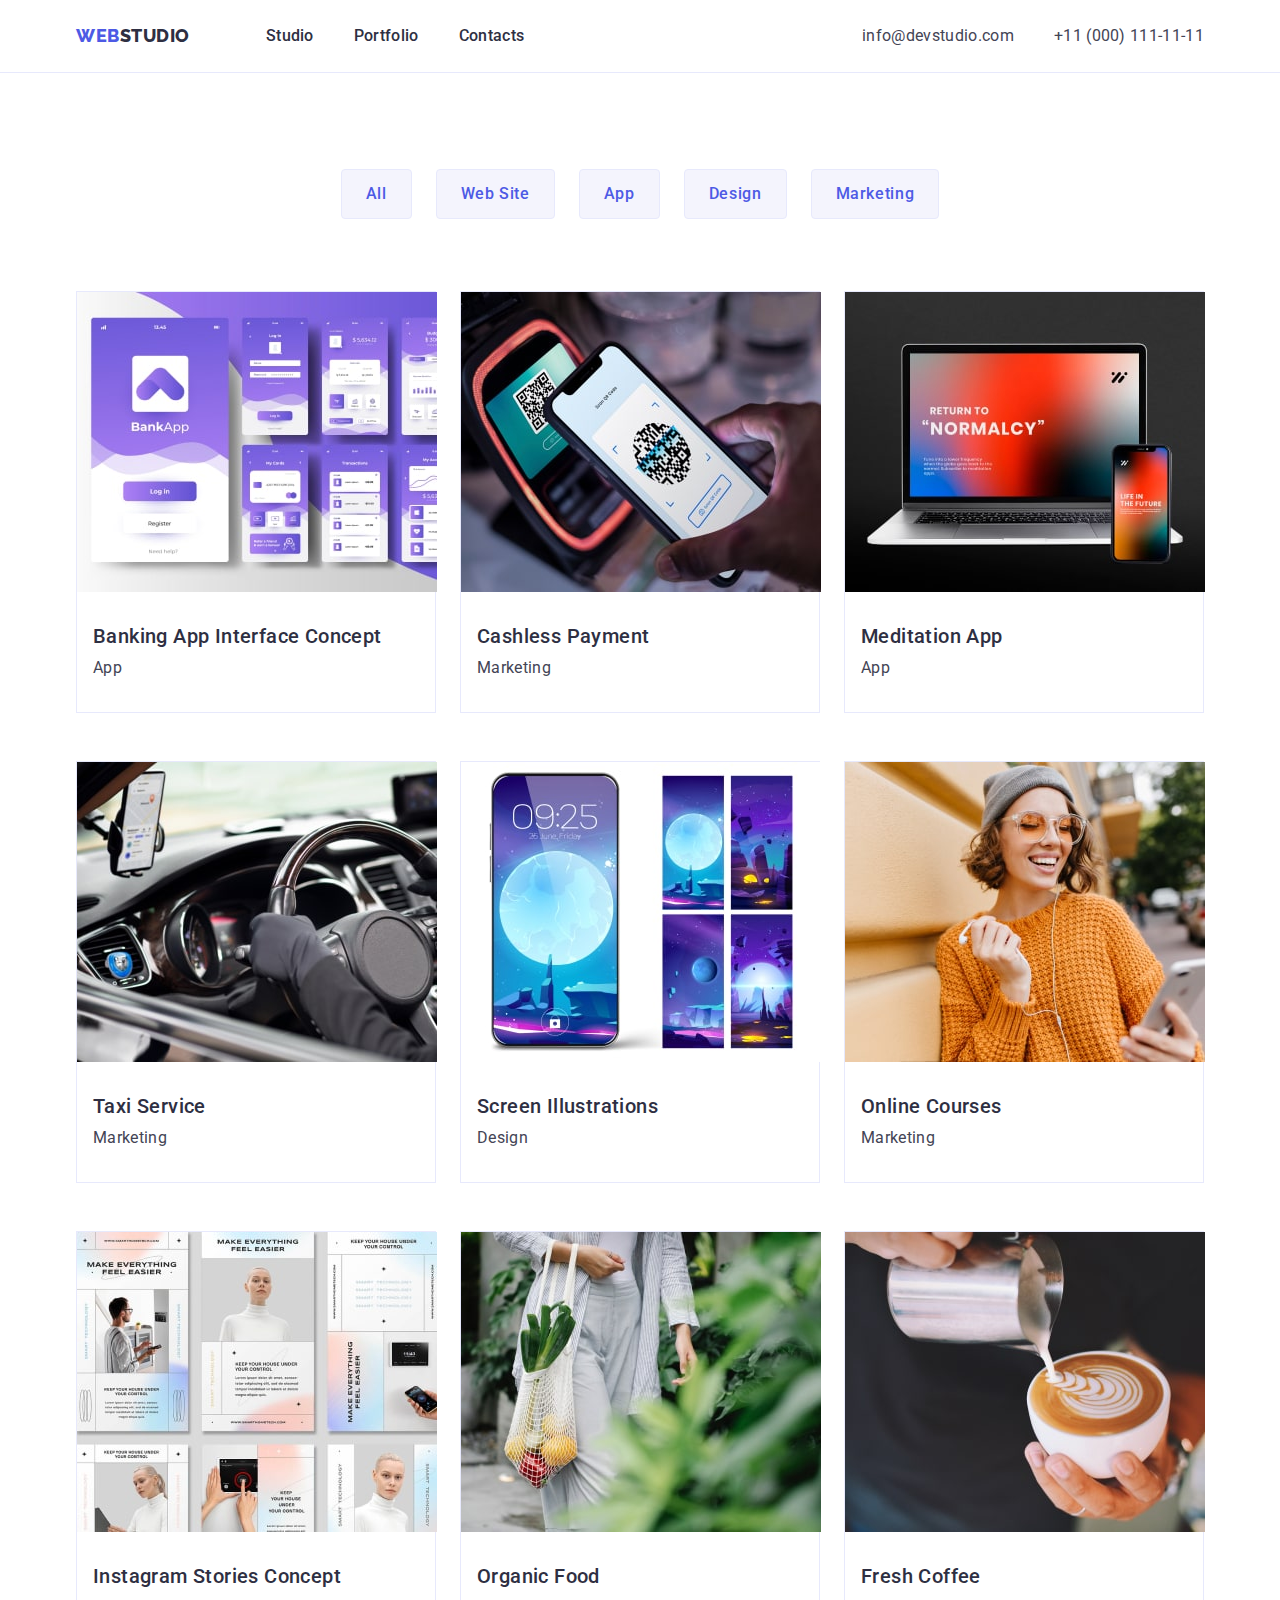
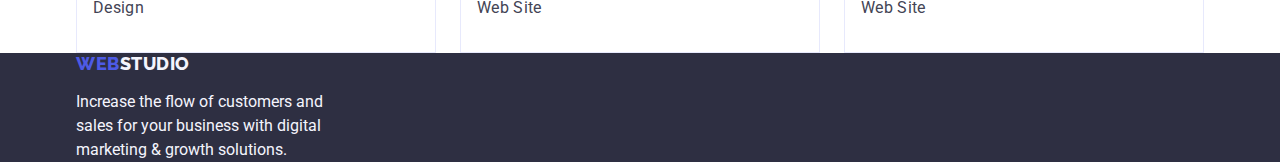
==== commit e1544d4b: "додає до header border-bottom" ====
--- a/portfolio.html
+++ b/portfolio.html
@@ -18,7 +18,7 @@
     <link rel="stylesheet" href="./css/styles.css" />
   </head>
   <body>
-    <header>
+    <header class="header">
       <div class="container header-nav">
         <nav class="navigations">
           <a href="./index.html" class="logo-nav logo-nav-common link"
--- a/css/styles.css
+++ b/css/styles.css
@@ -51,6 +51,10 @@
 }
 /* Header */
 
+.header {
+  border-bottom: 1px solid var(--accent-color);
+}
+
 .container {
   width: 1152px;
   padding-left: 12px;
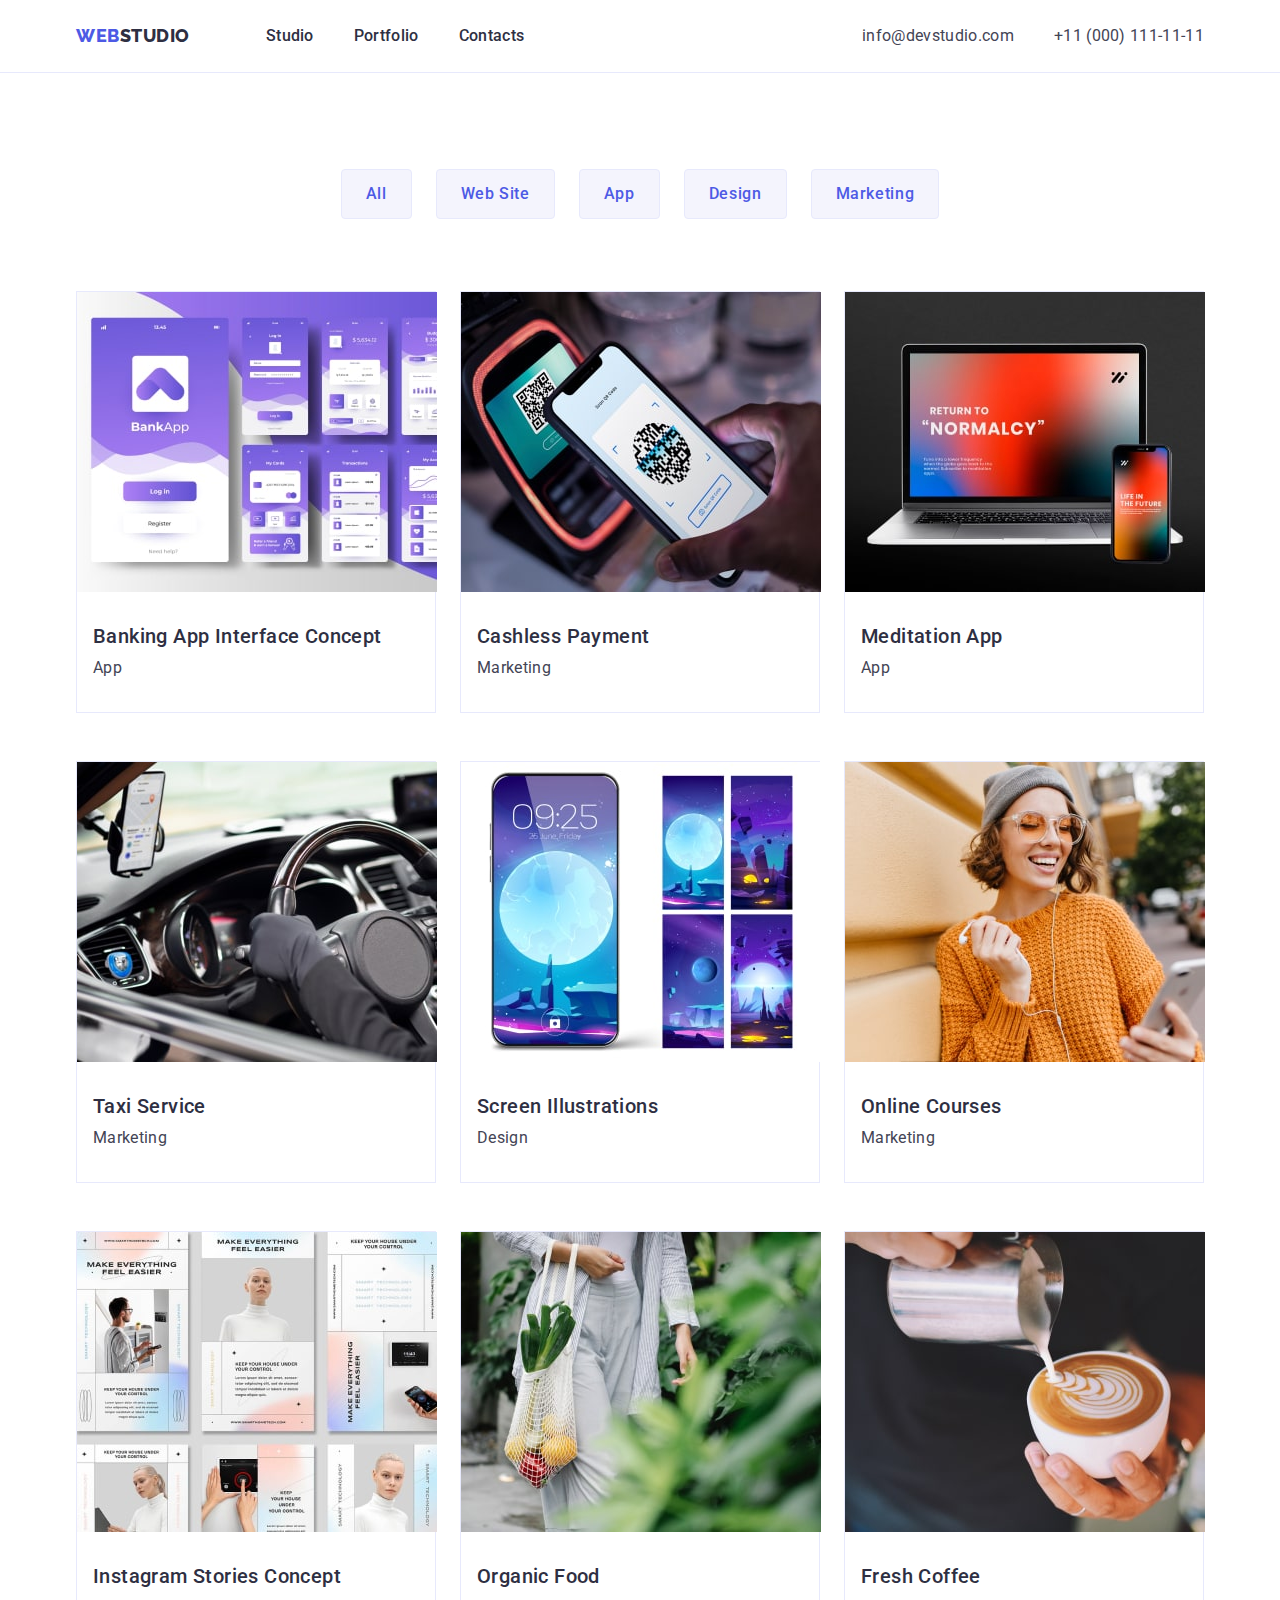
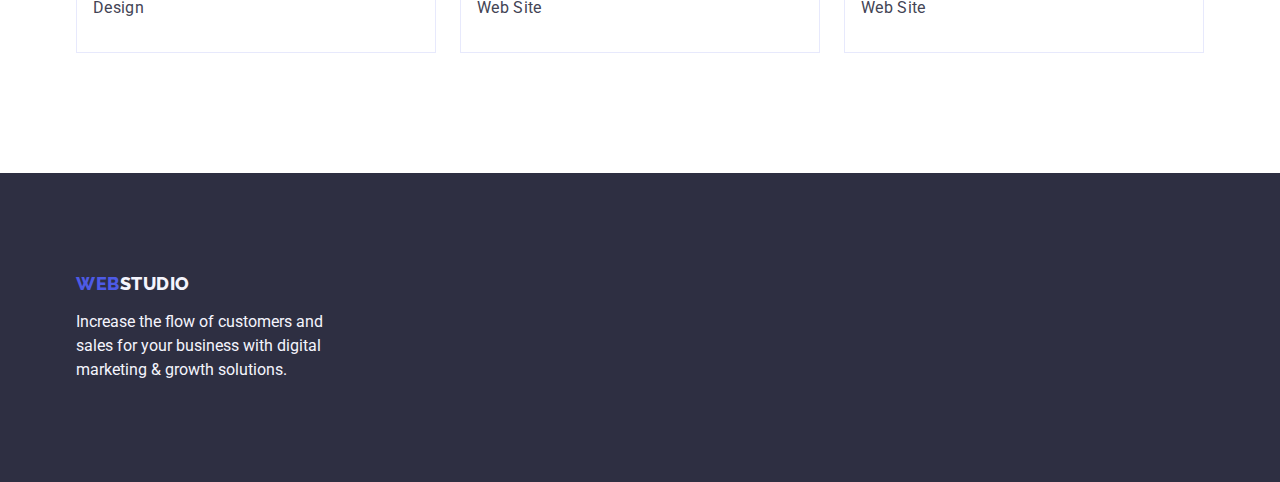
==== commit e801cf96: "додає маржини секціям" ====
--- a/portfolio.html
+++ b/portfolio.html
@@ -53,7 +53,7 @@
       </div>
     </header>
     <main>
-      <section>
+      <section class="cards-section">
         <h1 hidden>Our offers</h1>
         <div class="container">
           <ul class="list button-list">
--- a/css/styles.css
+++ b/css/styles.css
@@ -12,7 +12,6 @@
   font-family: 'Roboto', sans-serif;
   font-weight: 400;
   font-size: 16px;
-  /* line-height: 1.5; */
 
   background-color: var(--white-text-color);
   color: var(--primary-text-color);
@@ -49,6 +48,7 @@
 .list {
   list-style: none;
 }
+
 /* Header */
 
 .header {
@@ -56,9 +56,9 @@
 }
 
 .container {
-  width: 1152px;
-  padding-left: 12px;
-  padding-right: 12px;
+  width: 1158px;
+  padding-left: 15px;
+  padding-right: 15px;
   margin-left: auto;
   margin-right: auto;
 }
@@ -149,13 +149,14 @@
 }
 /* Hero */
 .hero {
+  padding-top: 188px;
+  padding-bottom: 188px;
   background-color: var(--headings-text-color);
 
   text-align: center;
 }
 .hero-title {
   width: 496px;
-  /* margin-top: 188px; */
   margin-right: auto;
   margin-left: auto;
   margin-bottom: 48px;
@@ -177,7 +178,7 @@
 
 .primary-button {
   padding: 16px 32px;
-  margin-bottom: 188px;
+  /* margin-bottom: 188px; */
 
   color: var(--white-text-color);
   background-color: var(--primary-brand-color);
@@ -208,10 +209,13 @@
 
 /* Section 1 */
 
+.advatages-description {
+  padding-top: 120px;
+  padding-bottom: 120px;
+}
+
 .advatages-list {
   display: flex;
-  margin-top: 120px;
-  margin-bottom: 120px;
 }
 
 .advatages-list .item:not(:last-child) {
@@ -235,6 +239,10 @@
 }
 
 /* Section 2 */
+
+.work-examples {
+  padding-bottom: 120px;
+}
 
 .section-title {
   margin-bottom: 72px;
@@ -251,7 +259,6 @@
 
 .works-list {
   display: flex;
-  margin-bottom: 120px;
 }
 
 .works-list .item:not(:last-child) {
@@ -261,13 +268,14 @@
 /* Section 3 */
 
 .team-members-cards {
+  padding-top: 120px;
+  padding-bottom: 120px;
   background-color: var(--light-text-color);
 }
 
 .team-list {
   display: flex;
   justify-content: space-between;
-  margin-bottom: 120px;
 
   text-align: center;
 }
@@ -289,6 +297,9 @@
 /* Footer */
 
 .footer {
+  padding-top: 100px;
+  padding-bottom: 100px;
+
   background-color: var(--headings-text-color);
 }
 
@@ -301,10 +312,14 @@
 
 /* Portfolio */
 
+.cards-section {
+  padding-top: 96px;
+  padding-bottom: 120px;
+}
+
 .button-list {
   display: flex;
   justify-content: center;
-  margin-top: 96px;
   margin-bottom: 72px;
 }
 
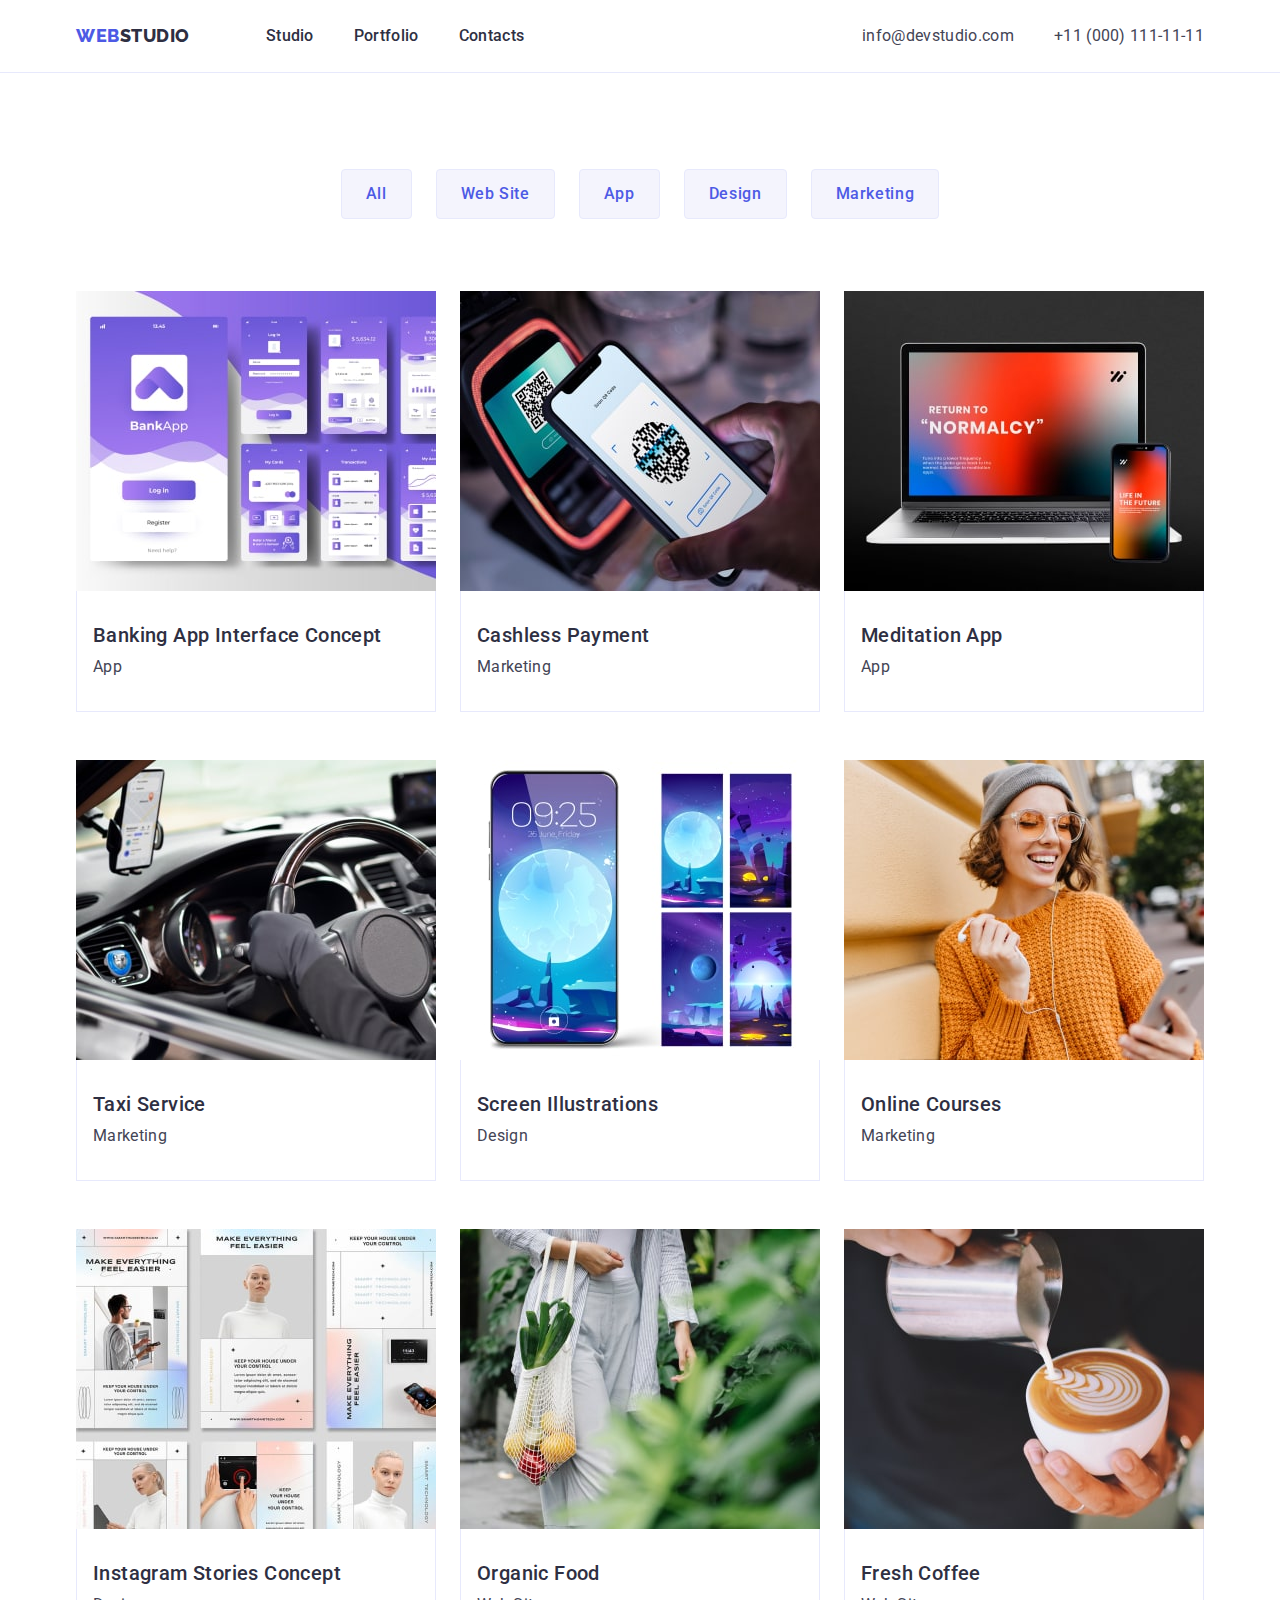
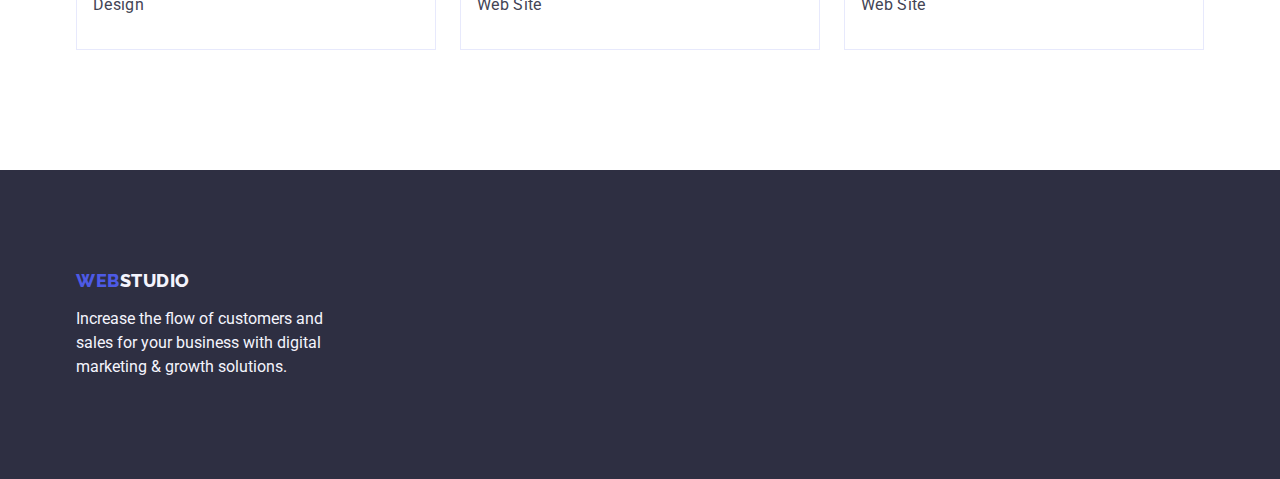
==== commit 2bbd5c9e: "додає div до карток" ====
--- a/portfolio.html
+++ b/portfolio.html
@@ -90,10 +90,12 @@
                   width="360"
                   height="300"
                 />
-                <h2 class="item-title item-title-link">
-                  Banking App Interface Concept
-                </h2>
-                <p class="item-description item-description-link">App</p>
+                <div class="wrapper wrapper-cards">
+                  <h2 class="item-title item-title-link">
+                    Banking App Interface Concept
+                  </h2>
+                  <p class="item-description item-description-link">App</p>
+                </div>
               </a>
             </li>
             <li class="card">
@@ -104,8 +106,12 @@
                   width="360"
                   height="300"
                 />
-                <h2 class="item-title item-title-link">Cashless Payment</h2>
-                <p class="item-description item-description-link">Marketing</p>
+                <div class="wrapper wrapper-cards">
+                  <h2 class="item-title item-title-link">Cashless Payment</h2>
+                  <p class="item-description item-description-link">
+                    Marketing
+                  </p>
+                </div>
               </a>
             </li>
             <li class="card">
@@ -116,8 +122,10 @@
                   width="360"
                   height="300"
                 />
-                <h2 class="item-title item-title-link">Meditation App</h2>
-                <p class="item-description item-description-link">App</p>
+                <div class="wrapper wrapper-cards">
+                  <h2 class="item-title item-title-link">Meditation App</h2>
+                  <p class="item-description item-description-link">App</p>
+                </div>
               </a>
             </li>
             <li class="card">
@@ -128,8 +136,12 @@
                   width="360"
                   height="300"
                 />
-                <h2 class="item-title item-title-link">Taxi Service</h2>
-                <p class="item-description item-description-link">Marketing</p>
+                <div class="wrapper wrapper-cards">
+                  <h2 class="item-title item-title-link">Taxi Service</h2>
+                  <p class="item-description item-description-link">
+                    Marketing
+                  </p>
+                </div>
               </a>
             </li>
             <li class="card">
@@ -140,8 +152,12 @@
                   width="360"
                   height="300"
                 />
-                <h2 class="item-title item-title-link">Screen Illustrations</h2>
-                <p class="item-description item-description-link">Design</p>
+                <div class="wrapper wrapper-cards">
+                  <h2 class="item-title item-title-link">
+                    Screen Illustrations
+                  </h2>
+                  <p class="item-description item-description-link">Design</p>
+                </div>
               </a>
             </li>
             <li class="card">
@@ -152,8 +168,12 @@
                   width="360"
                   height="300"
                 />
-                <h2 class="item-title item-title-link">Online Courses</h2>
-                <p class="item-description item-description-link">Marketing</p>
+                <div class="wrapper wrapper-cards">
+                  <h2 class="item-title item-title-link">Online Courses</h2>
+                  <p class="item-description item-description-link">
+                    Marketing
+                  </p>
+                </div>
               </a>
             </li>
             <li class="card">
@@ -164,10 +184,12 @@
                   width="360"
                   height="300"
                 />
-                <h2 class="item-title item-title-link">
-                  Instagram Stories Concept
-                </h2>
-                <p class="item-description item-description-link">Design</p>
+                <div class="wrapper wrapper-cards">
+                  <h2 class="item-title item-title-link">
+                    Instagram Stories Concept
+                  </h2>
+                  <p class="item-description item-description-link">Design</p>
+                </div>
               </a>
             </li>
             <li class="card">
@@ -178,8 +200,10 @@
                   width="360"
                   height="300"
                 />
-                <h2 class="item-title item-title-link">Organic Food</h2>
-                <p class="item-description item-description-link">Web Site</p>
+                <div class="wrapper wrapper-cards">
+                  <h2 class="item-title item-title-link">Organic Food</h2>
+                  <p class="item-description item-description-link">Web Site</p>
+                </div>
               </a>
             </li>
             <li class="card">
@@ -190,8 +214,10 @@
                   width="360"
                   height="300"
                 />
-                <h2 class="item-title item-title-link">Fresh Coffee</h2>
-                <p class="item-description item-description-link">Web Site</p>
+                <div class="wrapper wrapper-cards">
+                  <h2 class="item-title item-title-link">Fresh Coffee</h2>
+                  <p class="item-description item-description-link">Web Site</p>
+                </div>
               </a>
             </li>
           </ul>
--- a/css/styles.css
+++ b/css/styles.css
@@ -178,7 +178,6 @@
 
 .primary-button {
   padding: 16px 32px;
-  /* margin-bottom: 188px; */
 
   color: var(--white-text-color);
   background-color: var(--primary-brand-color);
@@ -216,10 +215,11 @@
 
 .advatages-list {
   display: flex;
-}
-
-.advatages-list .item:not(:last-child) {
-  margin-right: 24px;
+  gap: 24px;
+}
+
+.advatages-list .item {
+  flex-basis: calc((100% - 72px) / 4);
 }
 
 .item-title {
@@ -261,6 +261,10 @@
   display: flex;
 }
 
+.works-list .item {
+  flex-basis: calc((100% - 48px) / 3);
+}
+
 .works-list .item:not(:last-child) {
   margin-right: 24px;
 }
@@ -275,25 +279,31 @@
 
 .team-list {
   display: flex;
-  justify-content: space-between;
-
+  gap: 24px;
   text-align: center;
 }
 
-.person-image {
+/* .person-image {
   margin-bottom: 32px;
 }
 .team-member-card .item-description {
   margin-bottom: 32px;
-}
+} */
 
 .team-member-card {
+  flex-basis: calc((100% - 72px) / 4);
+
   background-color: var(--white-text-color);
   box-shadow: 0px 1px 6px rgba(46, 47, 66, 0.08),
     0px 1px 1px rgba(46, 47, 66, 0.16), 0px 2px 1px rgba(46, 47, 66, 0.08);
   border-radius: 0px 0px 4px 4px;
 }
 
+.wrapper {
+  padding-top: 32px;
+  padding-bottom: 32px;
+}
+
 /* Footer */
 
 .footer {
@@ -329,14 +339,10 @@
 }
 
 .item-title-link {
-  margin-top: 32px;
-
   color: var(--headings-text-color);
 }
 
 .item-description-link {
-  margin-bottom: 32px;
-
   color: var(--primary-text-color);
 }
 
@@ -344,8 +350,11 @@
   width: calc((100% - 48px) / 3);
   margin-right: 24px;
   margin-bottom: 48px;
-
+}
+
+.wrapper-cards {
   border: 1px solid var(--accent-color);
+  border-top: none;
 }
 
 .card:nth-child(3n) {
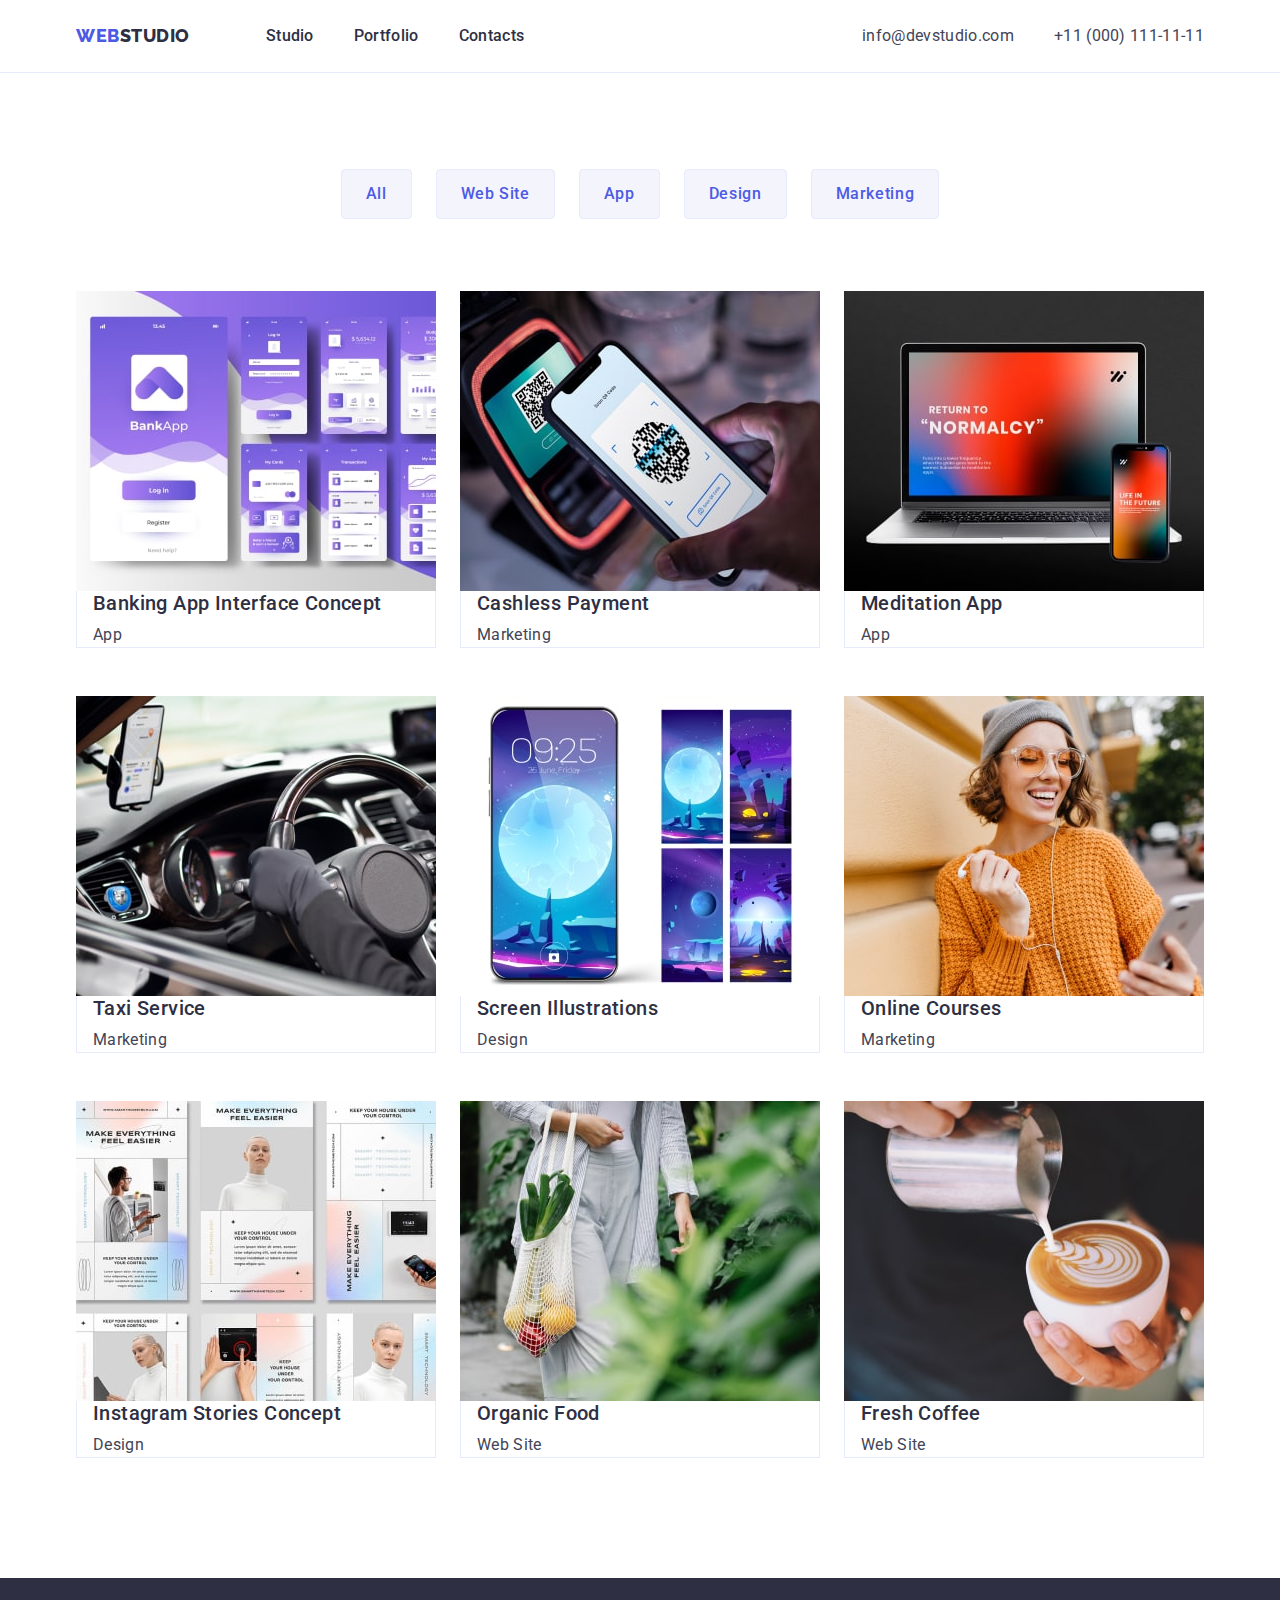
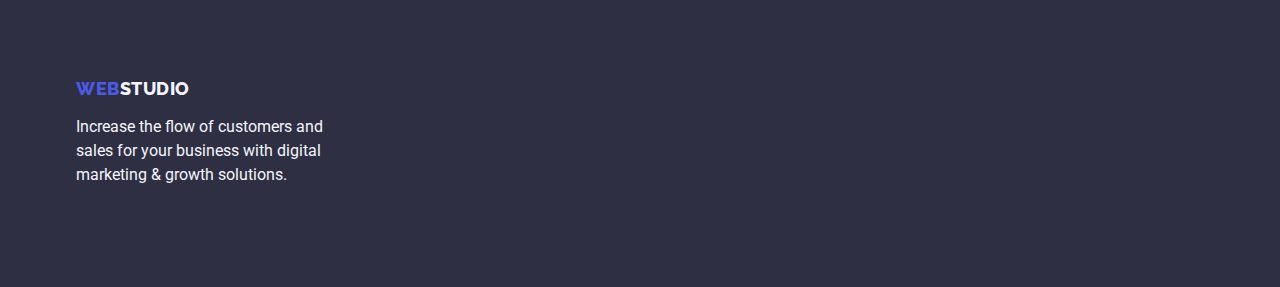
==== commit 03617b73: "виправляє помилкки" ====
--- a/portfolio.html
+++ b/portfolio.html
@@ -79,8 +79,7 @@
               </button>
             </li>
           </ul>
-        </div>
-        <div class="container">
+
           <ul class="list card-list">
             <li class="card">
               <a href="" class="link card-link">
@@ -90,7 +89,7 @@
                   width="360"
                   height="300"
                 />
-                <div class="wrapper wrapper-cards">
+                <div class="wrapper-cards">
                   <h2 class="item-title item-title-link">
                     Banking App Interface Concept
                   </h2>
@@ -106,7 +105,7 @@
                   width="360"
                   height="300"
                 />
-                <div class="wrapper wrapper-cards">
+                <div class="wrapper-cards">
                   <h2 class="item-title item-title-link">Cashless Payment</h2>
                   <p class="item-description item-description-link">
                     Marketing
@@ -122,7 +121,7 @@
                   width="360"
                   height="300"
                 />
-                <div class="wrapper wrapper-cards">
+                <div class="wrapper-cards">
                   <h2 class="item-title item-title-link">Meditation App</h2>
                   <p class="item-description item-description-link">App</p>
                 </div>
@@ -136,7 +135,7 @@
                   width="360"
                   height="300"
                 />
-                <div class="wrapper wrapper-cards">
+                <div class="wrapper-cards">
                   <h2 class="item-title item-title-link">Taxi Service</h2>
                   <p class="item-description item-description-link">
                     Marketing
@@ -152,7 +151,7 @@
                   width="360"
                   height="300"
                 />
-                <div class="wrapper wrapper-cards">
+                <div class="wrapper-cards">
                   <h2 class="item-title item-title-link">
                     Screen Illustrations
                   </h2>
@@ -168,7 +167,7 @@
                   width="360"
                   height="300"
                 />
-                <div class="wrapper wrapper-cards">
+                <div class="wrapper-cards">
                   <h2 class="item-title item-title-link">Online Courses</h2>
                   <p class="item-description item-description-link">
                     Marketing
@@ -184,7 +183,7 @@
                   width="360"
                   height="300"
                 />
-                <div class="wrapper wrapper-cards">
+                <div class="wrapper-cards">
                   <h2 class="item-title item-title-link">
                     Instagram Stories Concept
                   </h2>
@@ -200,7 +199,7 @@
                   width="360"
                   height="300"
                 />
-                <div class="wrapper wrapper-cards">
+                <div class="wrapper-cards">
                   <h2 class="item-title item-title-link">Organic Food</h2>
                   <p class="item-description item-description-link">Web Site</p>
                 </div>
@@ -214,7 +213,7 @@
                   width="360"
                   height="300"
                 />
-                <div class="wrapper wrapper-cards">
+                <div class="wrapper-cards">
                   <h2 class="item-title item-title-link">Fresh Coffee</h2>
                   <p class="item-description item-description-link">Web Site</p>
                 </div>
@@ -226,7 +225,7 @@
     </main>
     <footer class="footer">
       <div class="container">
-        <a href="./index.html" class="logo-nav logo-nav-common link"
+        <a href="./index.html" class="logo-nav logo-nav-common link footer-logo"
           >Web<span class="logo-light">Studio</span></a
         >
         <p class="footer-text">
--- a/css/styles.css
+++ b/css/styles.css
@@ -97,13 +97,10 @@
 }
 
 /* Navigation menu */
+
 .menu-list {
   display: flex;
-  margin-left: 76px;
-}
-
-.menu-list .nav-list + .nav-list {
-  margin-left: 40px;
+  gap: 40px;
 }
 
 .menu-item {
@@ -115,6 +112,10 @@
   line-height: 1.5;
   letter-spacing: 0.02em;
   color: var(--headings-text-color);
+}
+
+.navigations .logo-nav {
+  margin-right: 76px;
 }
 
 .menu-item:hover,
@@ -133,6 +134,7 @@
 
 .contacts-list {
   display: flex;
+  gap: 40px;
 }
 
 .contact-item {
@@ -144,9 +146,6 @@
   color: var(--primary-text-color);
 }
 
-.contact:not(:first-child) {
-  margin-left: 40px;
-}
 /* Hero */
 .hero {
   padding-top: 188px;
@@ -283,13 +282,6 @@
   text-align: center;
 }
 
-/* .person-image {
-  margin-bottom: 32px;
-}
-.team-member-card .item-description {
-  margin-bottom: 32px;
-} */
-
 .team-member-card {
   flex-basis: calc((100% - 72px) / 4);
 
@@ -300,11 +292,15 @@
 }
 
 .wrapper {
-  padding-top: 32px;
-  padding-bottom: 32px;
+  padding: 32px 16px;
 }
 
 /* Footer */
+
+.footer-logo {
+  display: inline-block;
+  margin-bottom: 16px;
+}
 
 .footer {
   padding-top: 100px;
@@ -315,7 +311,6 @@
 
 .footer-text {
   width: 264px;
-  margin-top: 16px;
   line-height: 1.5;
   color: var(--light-text-color);
 }
